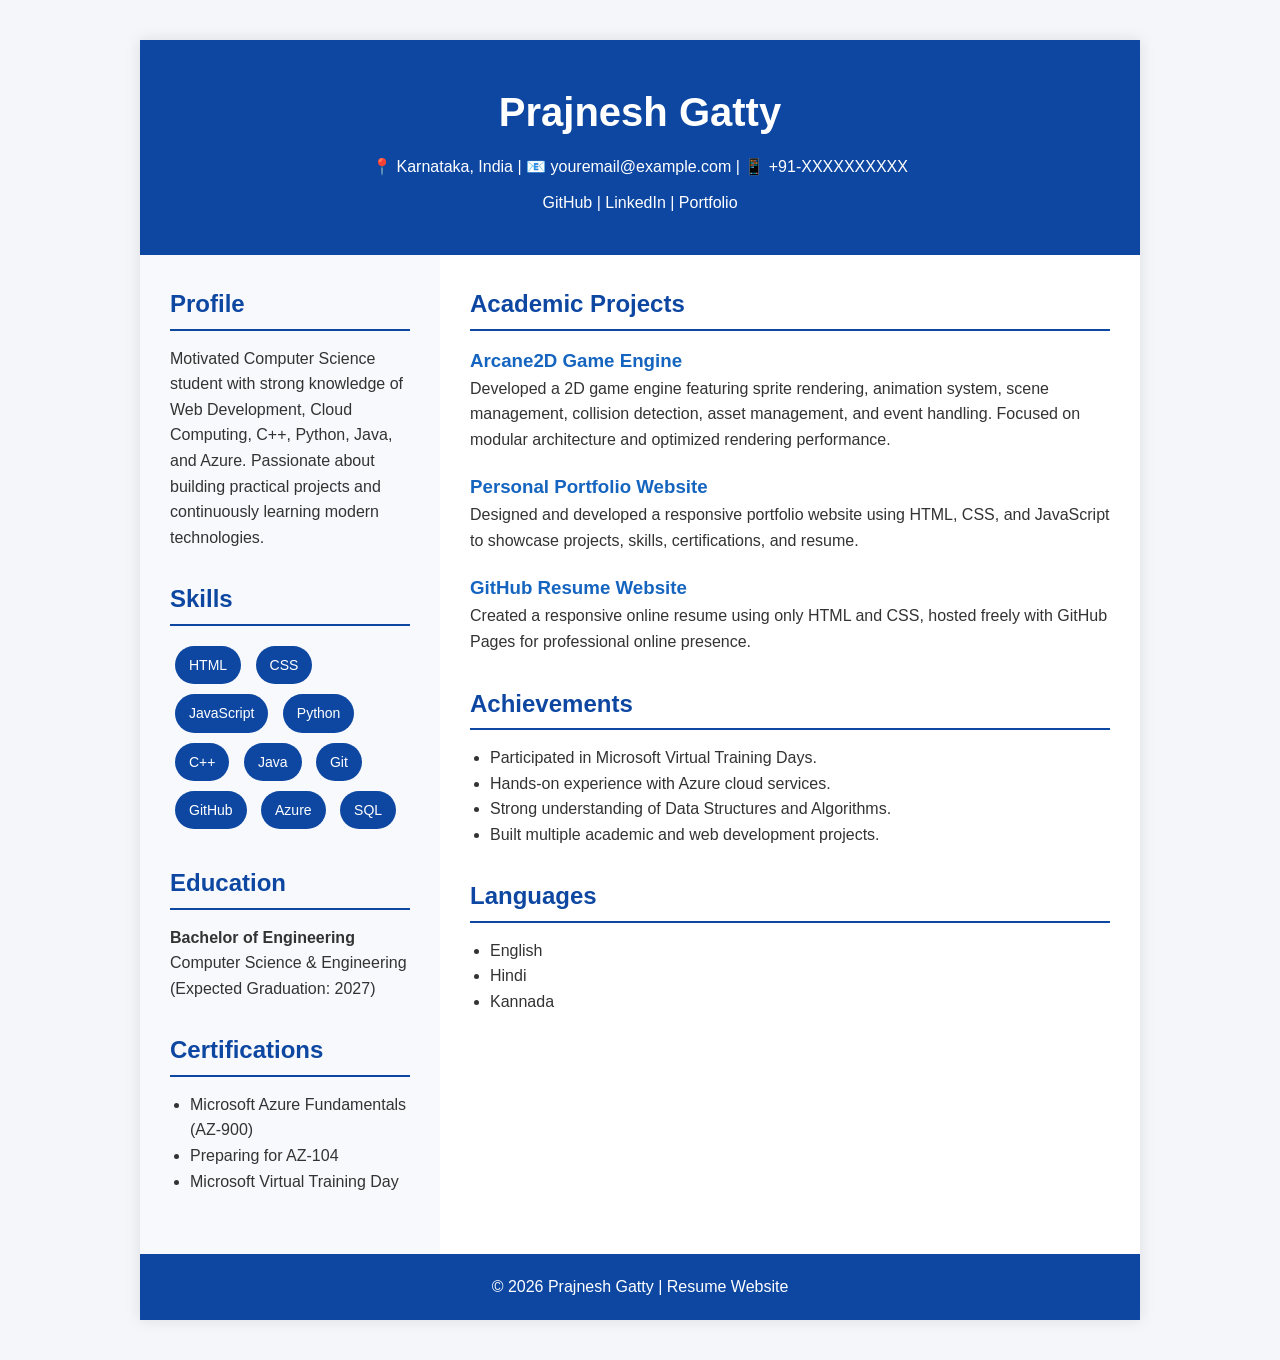
==== index.html @ e118527d "Update resume HTML structure and content" ====
<!DOCTYPE html>
<html lang="en">
<head>
<meta charset="UTF-8">
<meta name="viewport" content="width=device-width, initial-scale=1.0">

<title>Prajnesh Gatty A | Resume</title>

<style>
*{
    margin:0;
    padding:0;
    box-sizing:border-box;
    font-family:Arial,Helvetica,sans-serif;
}

body{
    background:#f4f6f9;
    color:#333;
    line-height:1.6;
}

.container{
    max-width:1000px;
    margin:40px auto;
    background:white;
    box-shadow:0 0 15px rgba(0,0,0,.1);
}

header{
    background:#0d47a1;
    color:white;
    text-align:center;
    padding:40px;
}

header h1{
    font-size:40px;
}

header p{
    margin-top:10px;
}

header a{
    color:white;
    text-decoration:none;
}

.content{
    display:grid;
    grid-template-columns:300px auto;
}

.left{
    background:#f7f9fc;
    padding:30px;
}

.right{
    padding:30px;
}

.section{
    margin-bottom:30px;
}

.section h2{
    color:#0d47a1;
    border-bottom:2px solid #0d47a1;
    margin-bottom:15px;
    padding-bottom:5px;
}

ul{
    margin-left:20px;
}

.skill{
    display:inline-block;
    background:#0d47a1;
    color:white;
    padding:8px 14px;
    margin:5px;
    border-radius:20px;
    font-size:14px;
}

.project{
    margin-bottom:20px;
}

.project h3{
    color:#1565c0;
}

footer{
    text-align:center;
    padding:20px;
    background:#0d47a1;
    color:white;
}

@media(max-width:768px){

.content{
grid-template-columns:1fr;
}

header h1{
font-size:30px;
}

}
</style>

</head>

<body>

<div class="container">

<header>

<h1>Prajnesh Gatty</h1>

<p>
📍 Karnataka, India |
📧 youremail@example.com |
📱 +91-XXXXXXXXXX
</p>

<p>
<a href="https://github.com/yourusername">GitHub</a> |
<a href="https://linkedin.com/in/yourprofile">LinkedIn</a> |
<a href="https://yourportfolio.com">Portfolio</a>
</p>

</header>

<div class="content">

<div class="left">

<div class="section">

<h2>Profile</h2>

<p>

Motivated Computer Science student with strong knowledge of Web Development, Cloud Computing, C++, Python, Java, and Azure. Passionate about building practical projects and continuously learning modern technologies.

</p>

</div>

<div class="section">

<h2>Skills</h2>

<div class="skill">HTML</div>
<div class="skill">CSS</div>
<div class="skill">JavaScript</div>
<div class="skill">Python</div>
<div class="skill">C++</div>
<div class="skill">Java</div>
<div class="skill">Git</div>
<div class="skill">GitHub</div>
<div class="skill">Azure</div>
<div class="skill">SQL</div>

</div>

<div class="section">

<h2>Education</h2>

<p>

<b>Bachelor of Engineering</b><br>
Computer Science & Engineering<br>
(Expected Graduation: 2027)

</p>

</div>

<div class="section">

<h2>Certifications</h2>

<ul>
<li>Microsoft Azure Fundamentals (AZ-900)</li>
<li>Preparing for AZ-104</li>
<li>Microsoft Virtual Training Day</li>
</ul>

</div>

</div>

<div class="right">

<div class="section">

<h2>Academic Projects</h2>

<div class="project">

<h3>Arcane2D Game Engine</h3>

<p>

Developed a 2D game engine featuring sprite rendering, animation system, scene management, collision detection, asset management, and event handling. Focused on modular architecture and optimized rendering performance.

</p>

</div>

<div class="project">

<h3>Personal Portfolio Website</h3>

<p>

Designed and developed a responsive portfolio website using HTML, CSS, and JavaScript to showcase projects, skills, certifications, and resume.

</p>

</div>

<div class="project">

<h3>GitHub Resume Website</h3>

<p>

Created a responsive online resume using only HTML and CSS, hosted freely with GitHub Pages for professional online presence.

</p>

</div>

</div>

<div class="section">

<h2>Achievements</h2>

<ul>

<li>Participated in Microsoft Virtual Training Days.</li>

<li>Hands-on experience with Azure cloud services.</li>

<li>Strong understanding of Data Structures and Algorithms.</li>

<li>Built multiple academic and web development projects.</li>

</ul>

</div>

<div class="section">

<h2>Languages</h2>

<ul>

<li>English</li>

<li>Hindi</li>

<li>Kannada</li>

</ul>

</div>

</div>

</div>

<footer>

© 2026 Prajnesh Gatty | Resume Website

</footer>

</div>

</body>
</html>
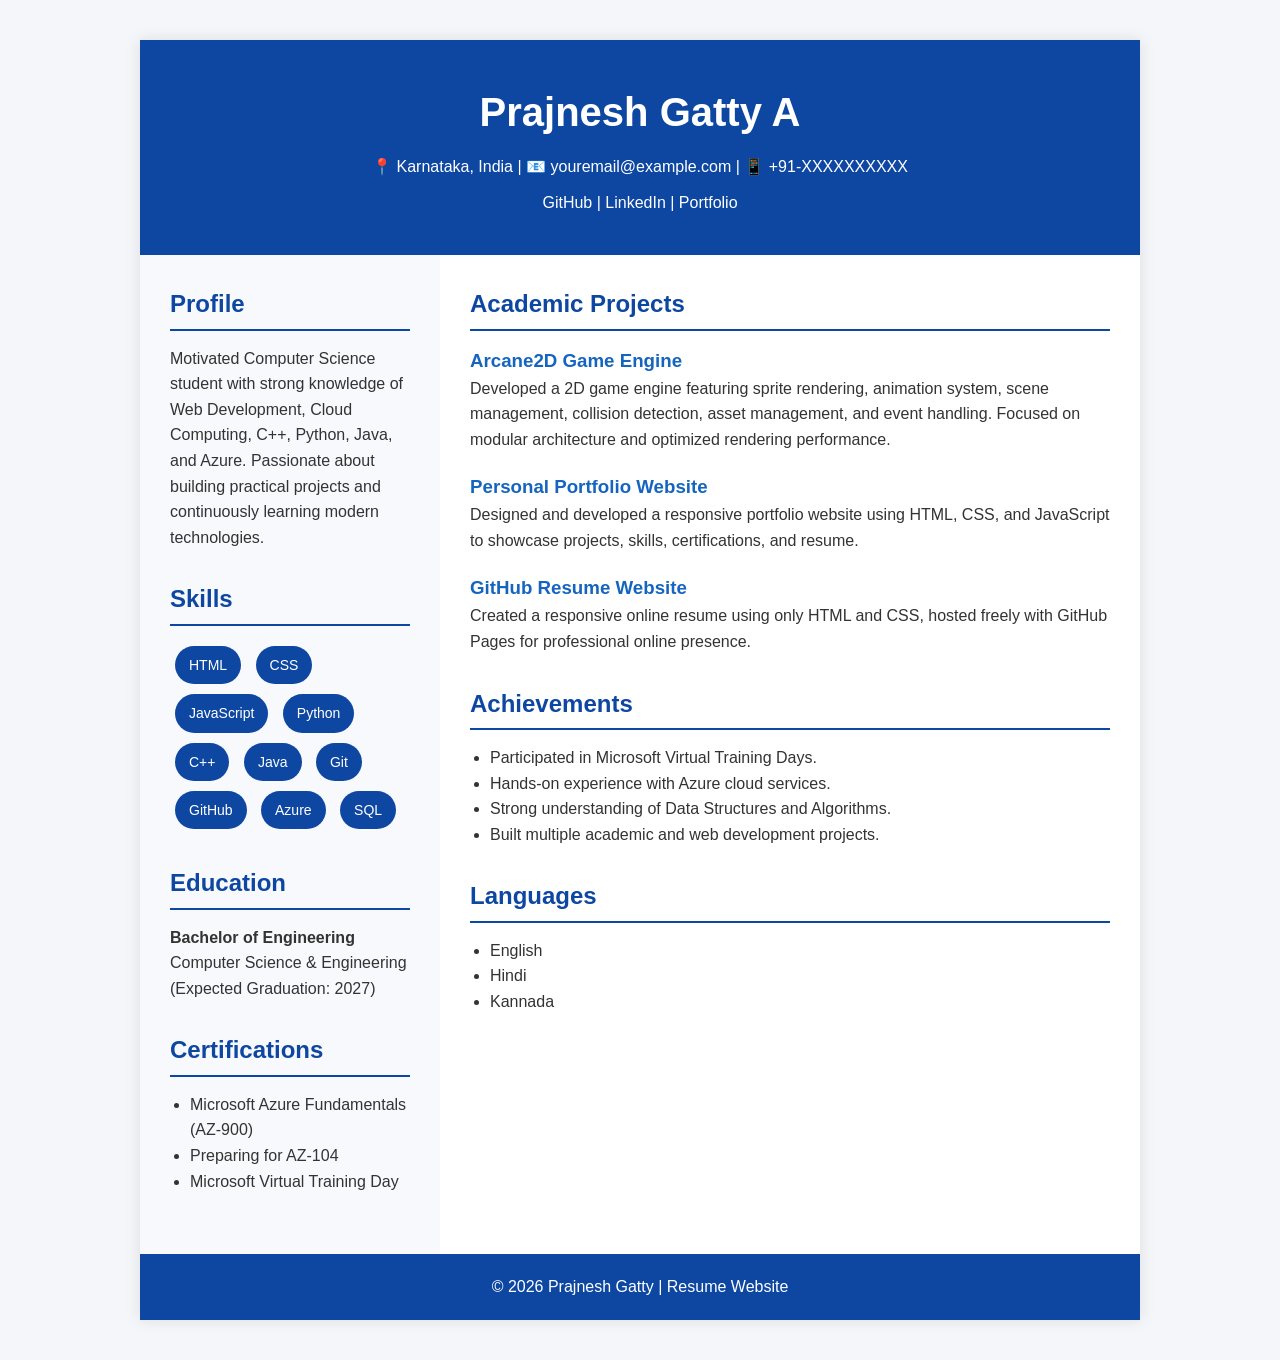
==== commit d90e05c5: "Update index.html" ====
--- a/index.html
+++ b/index.html
@@ -122,7 +122,7 @@
 
 <header>
 
-<h1>Prajnesh Gatty</h1>
+<h1>Prajnesh Gatty A </h1>
 
 <p>
 📍 Karnataka, India |
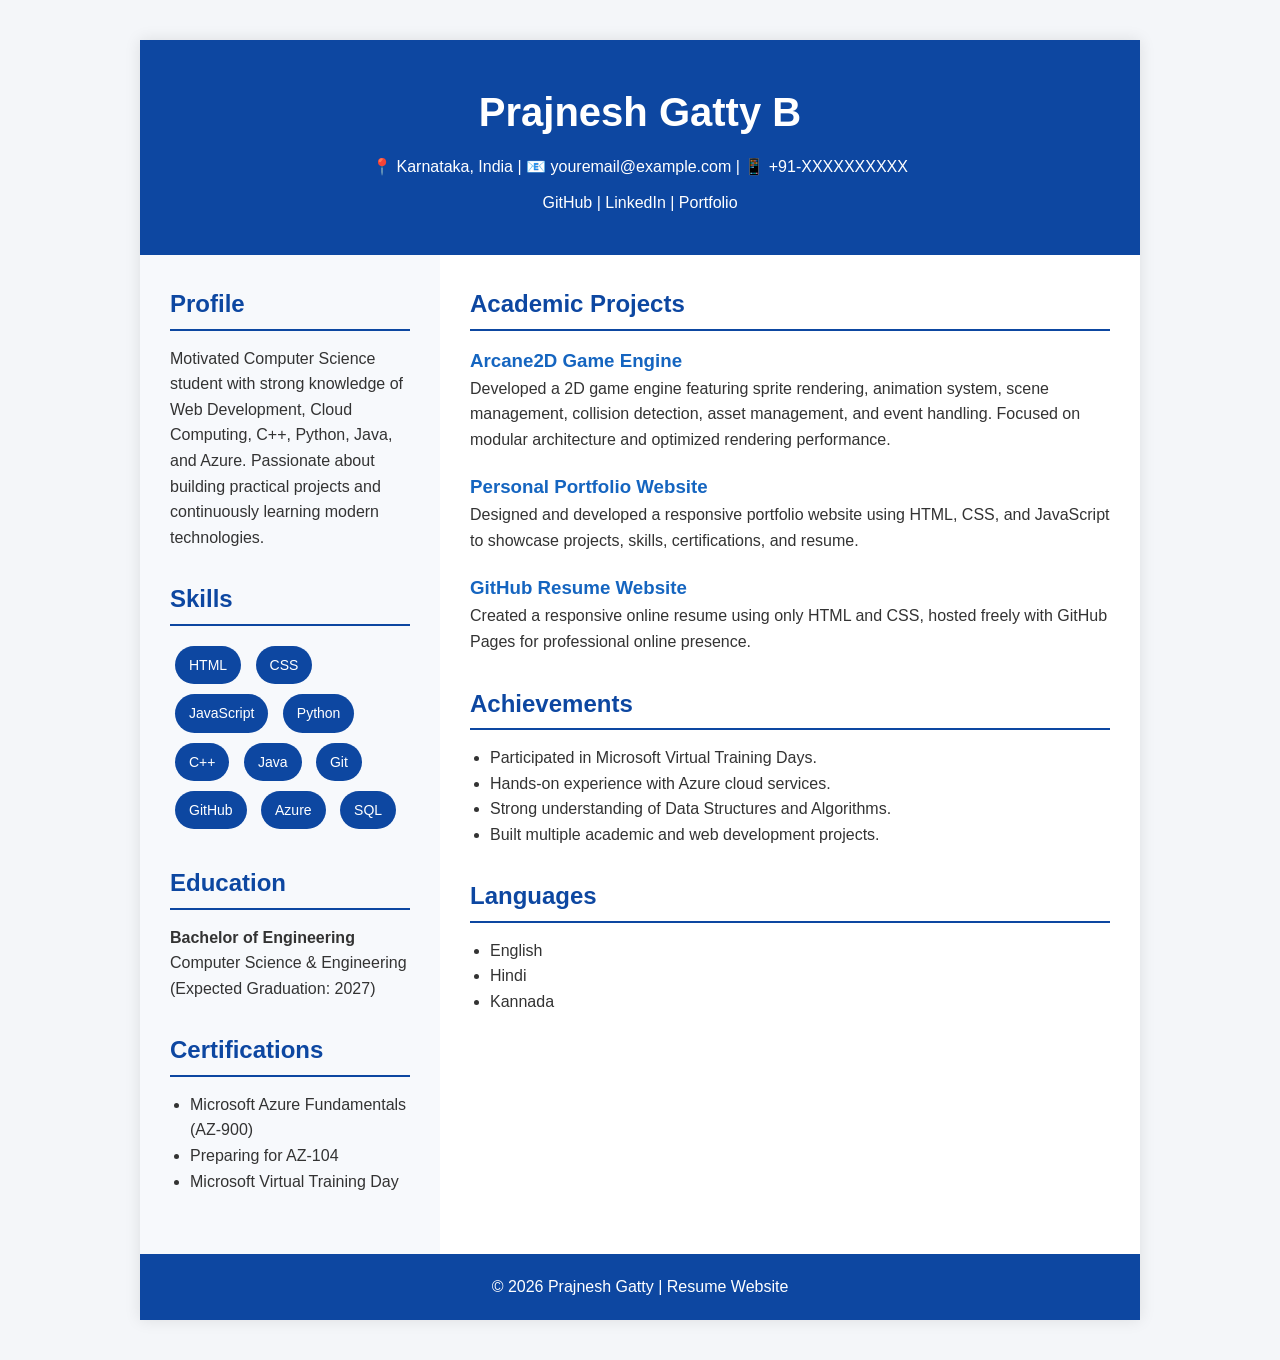
==== commit 34b57e27: "Update index.html" ====
--- a/index.html
+++ b/index.html
@@ -122,7 +122,7 @@
 
 <header>
 
-<h1>Prajnesh Gatty A </h1>
+<h1>Prajnesh Gatty B </h1>
 
 <p>
 📍 Karnataka, India |
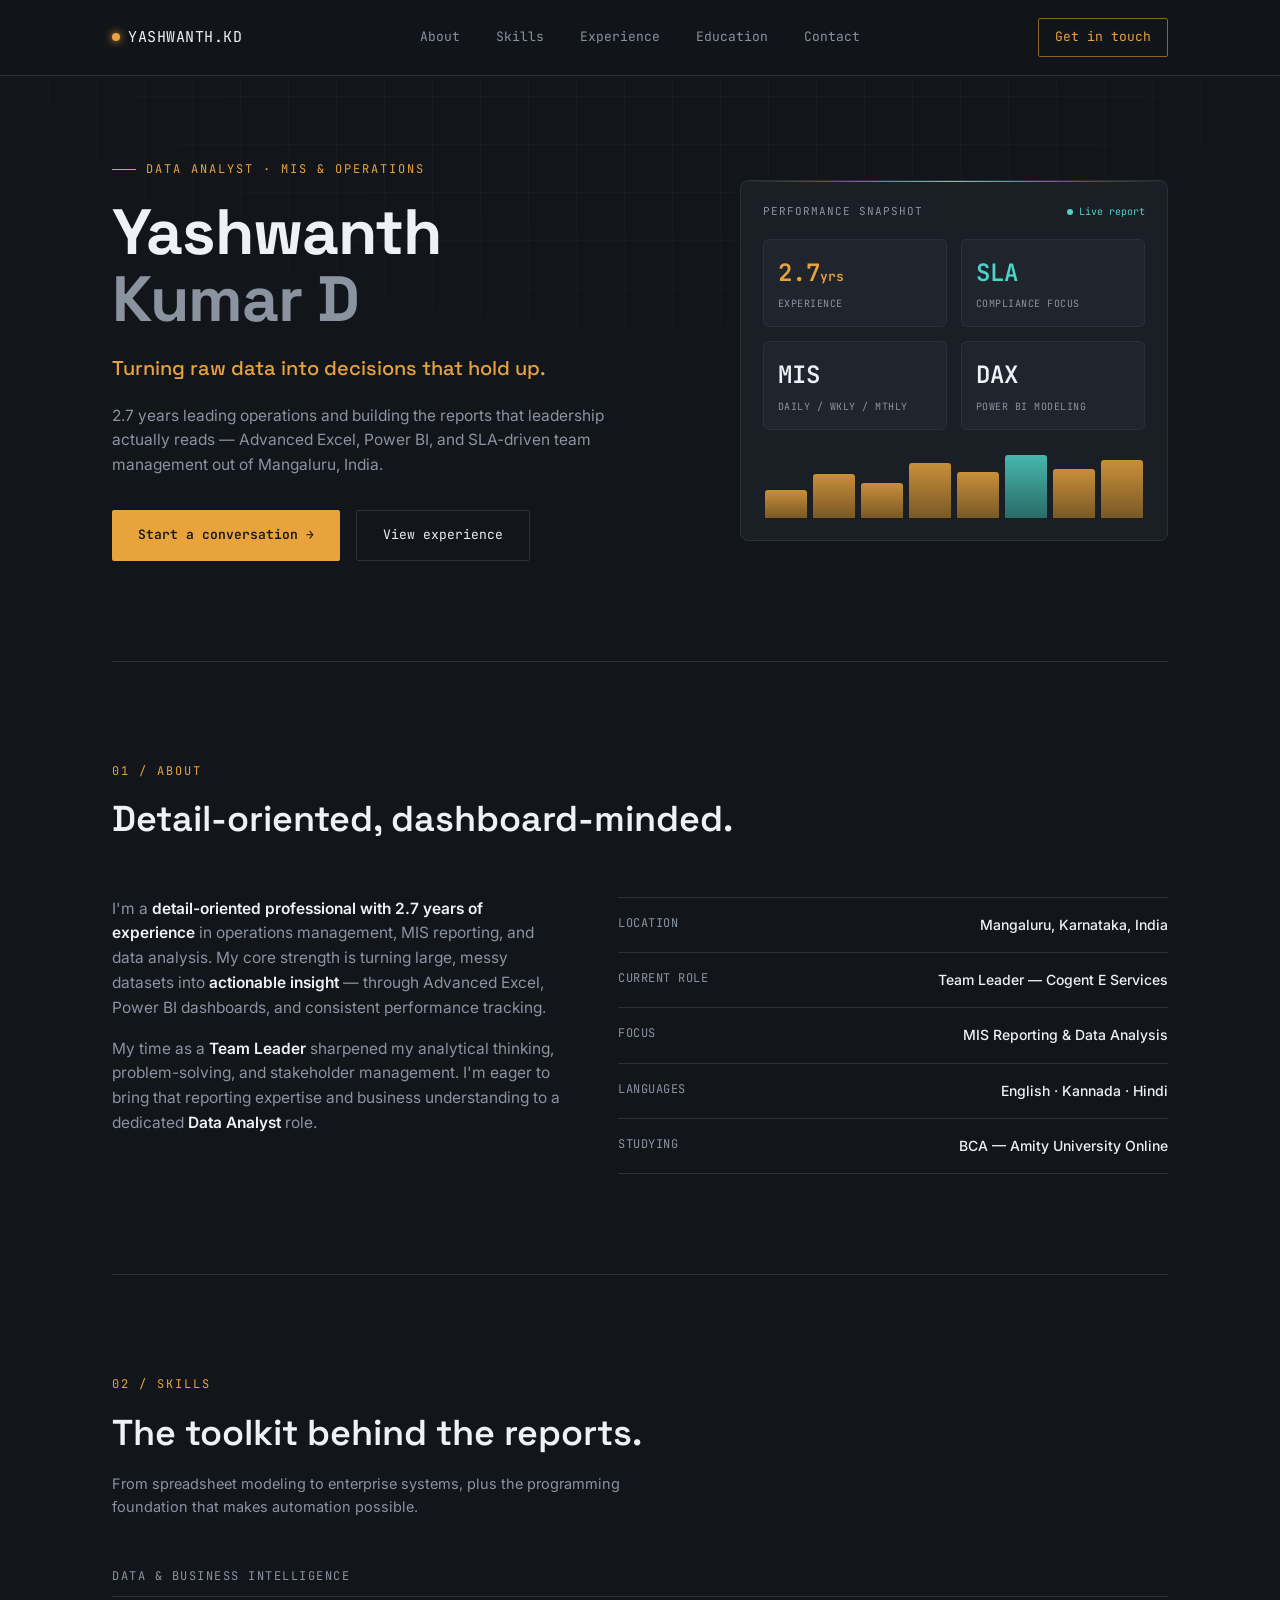
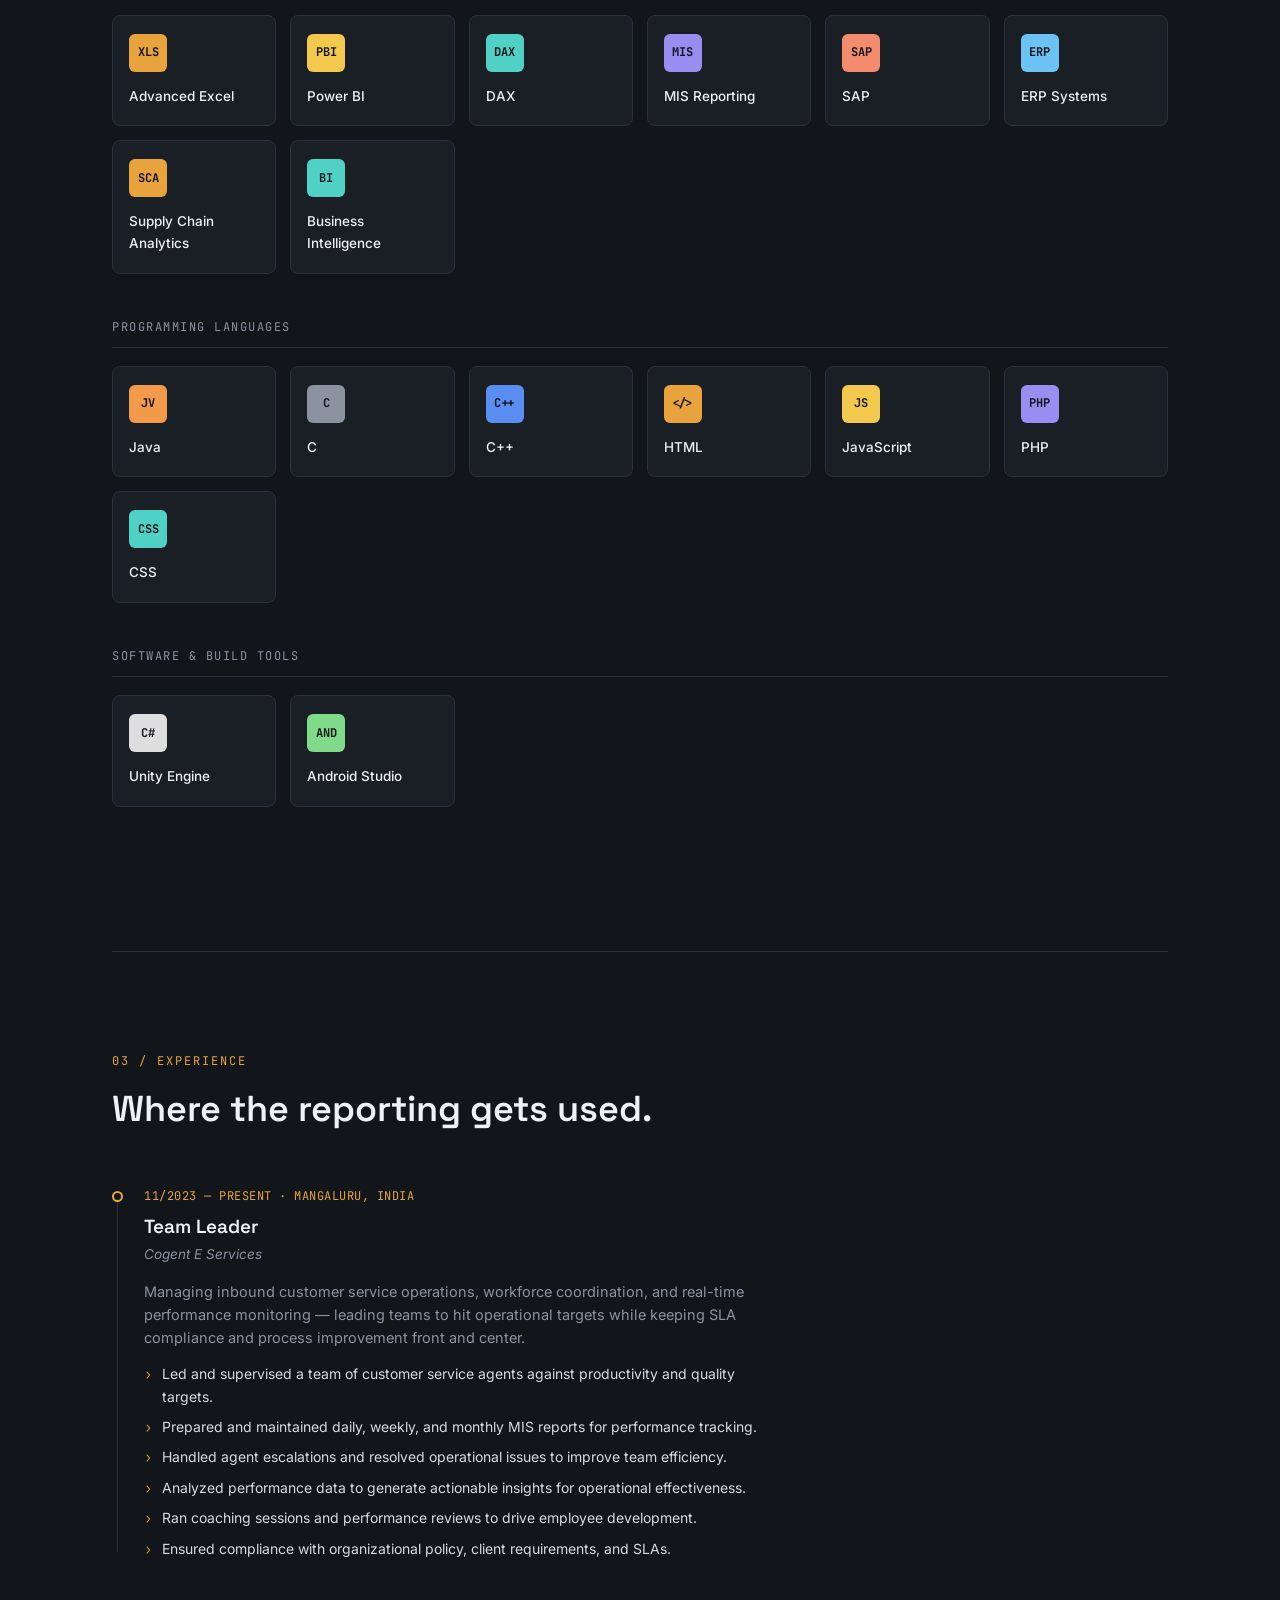
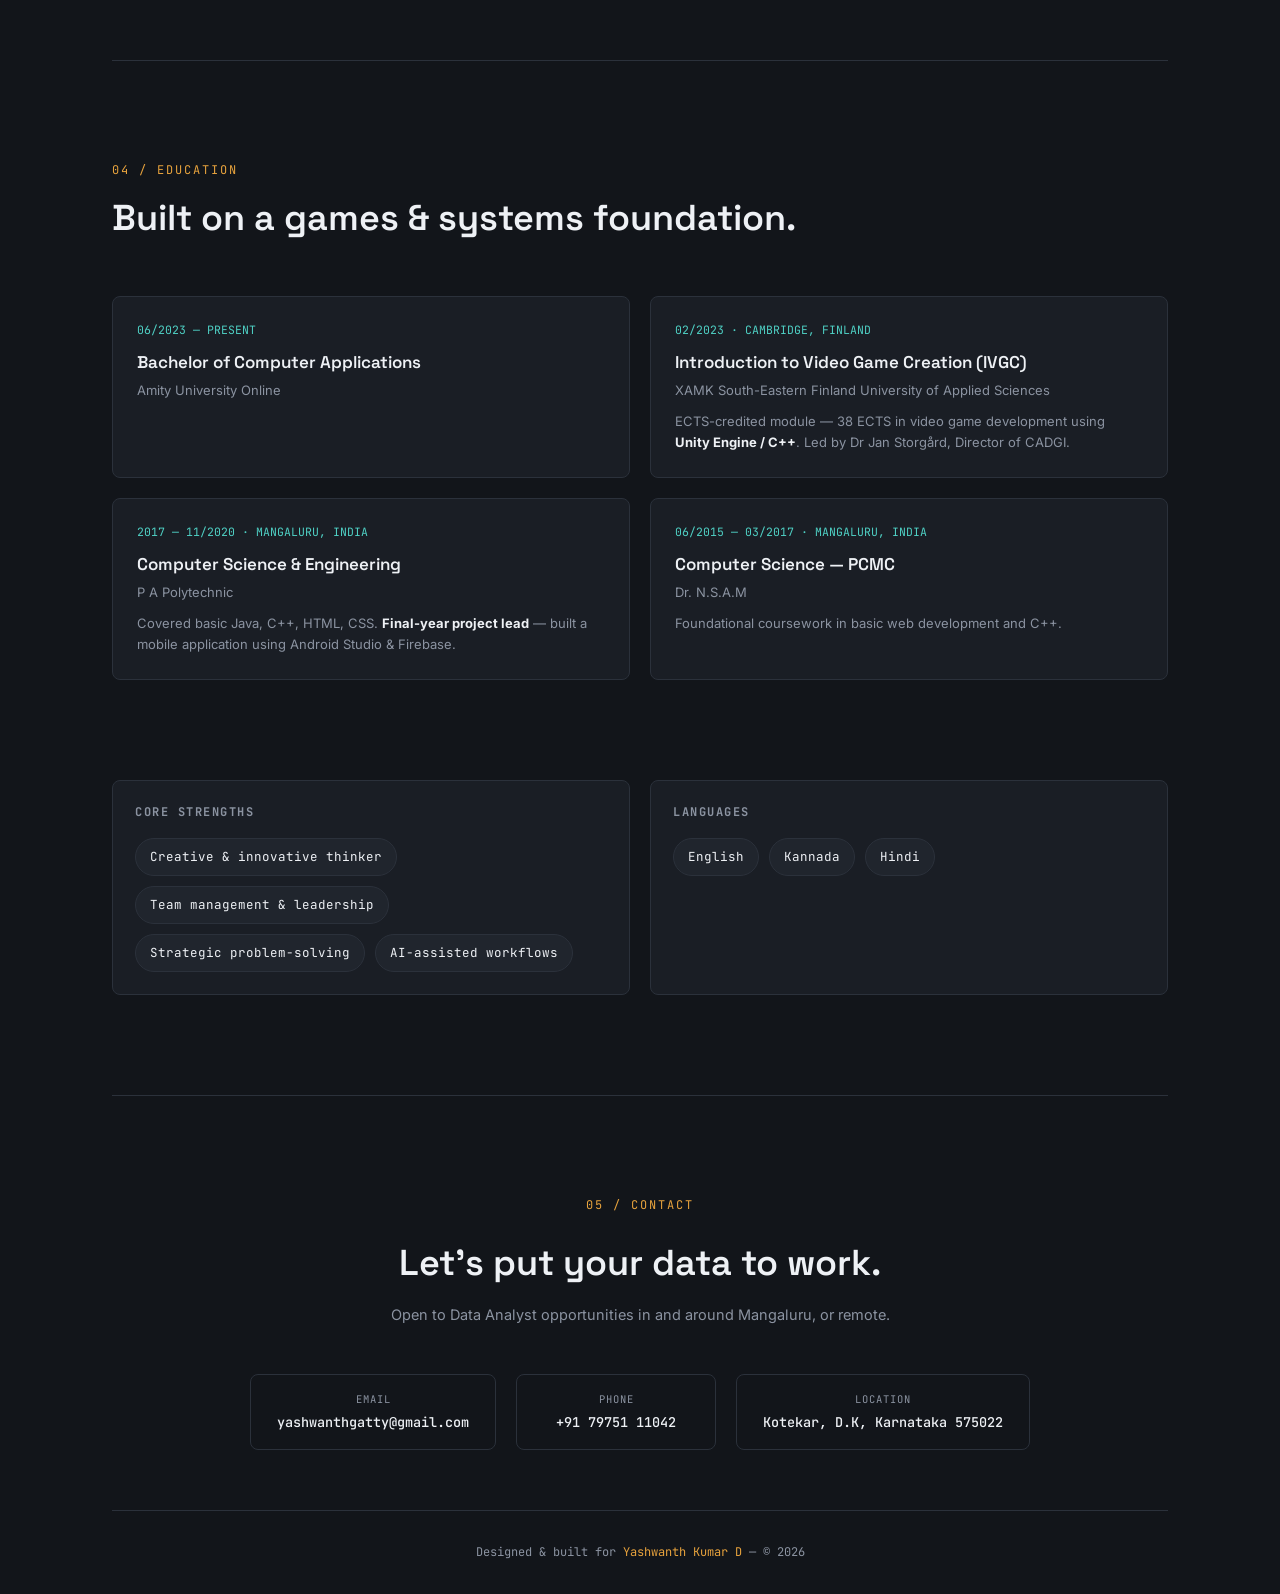
==== commit 1f2e79a3: "Update index.html" ====
--- a/index.html
+++ b/index.html
@@ -3,291 +3,427 @@
 <head>
 <meta charset="UTF-8">
 <meta name="viewport" content="width=device-width, initial-scale=1.0">
-
-<title>Prajnesh Gatty A | Resume</title>
-
+<title>Yashwanth Kumar D — Data Analyst & Operations Lead</title>
+<link rel="preconnect" href="https://fonts.googleapis.com">
+<link href="https://fonts.googleapis.com/css2?family=Space+Grotesk:wght@400;500;600;700&family=Inter:wght@400;500;600&family=JetBrains+Mono:wght@400;500;600&display=swap" rel="stylesheet">
 <style>
-*{
-    margin:0;
-    padding:0;
-    box-sizing:border-box;
-    font-family:Arial,Helvetica,sans-serif;
-}
-
-body{
-    background:#f4f6f9;
-    color:#333;
+  :root{
+    --bg: #12151a;
+    --panel: #1a1e25;
+    --panel-2: #20252d;
+    --line: #2b313b;
+    --amber: #e8a33d;
+    --amber-dim: #8a6327;
+    --teal: #4fd1c5;
+    --text: #eef1f5;
+    --muted: #8b93a1;
+    --mono: 'JetBrains Mono', monospace;
+    --disp: 'Space Grotesk', sans-serif;
+    --body: 'Inter', sans-serif;
+  }
+  *{margin:0;padding:0;box-sizing:border-box;}
+  html{scroll-behavior:smooth;}
+  body{
+    background:var(--bg);
+    color:var(--text);
+    font-family:var(--body);
     line-height:1.6;
-}
-
-.container{
-    max-width:1000px;
-    margin:40px auto;
-    background:white;
-    box-shadow:0 0 15px rgba(0,0,0,.1);
-}
-
-header{
-    background:#0d47a1;
-    color:white;
-    text-align:center;
-    padding:40px;
-}
-
-header h1{
-    font-size:40px;
-}
-
-header p{
-    margin-top:10px;
-}
-
-header a{
-    color:white;
-    text-decoration:none;
-}
-
-.content{
-    display:grid;
-    grid-template-columns:300px auto;
-}
-
-.left{
-    background:#f7f9fc;
-    padding:30px;
-}
-
-.right{
-    padding:30px;
-}
-
-.section{
-    margin-bottom:30px;
-}
-
-.section h2{
-    color:#0d47a1;
-    border-bottom:2px solid #0d47a1;
-    margin-bottom:15px;
-    padding-bottom:5px;
-}
-
-ul{
-    margin-left:20px;
-}
-
-.skill{
-    display:inline-block;
-    background:#0d47a1;
-    color:white;
-    padding:8px 14px;
-    margin:5px;
-    border-radius:20px;
-    font-size:14px;
-}
-
-.project{
-    margin-bottom:20px;
-}
-
-.project h3{
-    color:#1565c0;
-}
-
-footer{
-    text-align:center;
-    padding:20px;
-    background:#0d47a1;
-    color:white;
-}
-
-@media(max-width:768px){
-
-.content{
-grid-template-columns:1fr;
-}
-
-header h1{
-font-size:30px;
-}
-
-}
+    overflow-x:hidden;
+  }
+  a{color:inherit;text-decoration:none;}
+
+  /* background grid texture */
+  .grain{
+    position:fixed;inset:0;pointer-events:none;z-index:0;
+    background-image:
+      linear-gradient(rgba(255,255,255,0.025) 1px, transparent 1px),
+      linear-gradient(90deg, rgba(255,255,255,0.025) 1px, transparent 1px);
+    background-size:48px 48px;
+    mask-image:radial-gradient(ellipse 80% 60% at 50% 0%, black 40%, transparent 90%);
+  }
+
+  .wrap{max-width:1120px;margin:0 auto;padding:0 32px;position:relative;z-index:1;}
+
+  /* NAV */
+  header{
+    position:fixed;top:0;left:0;right:0;z-index:50;
+    background:rgba(18,21,26,0.85);
+    backdrop-filter:blur(10px);
+    border-bottom:1px solid var(--line);
+  }
+  nav{display:flex;align-items:center;justify-content:space-between;padding:18px 32px;max-width:1120px;margin:0 auto;}
+  .logo{font-family:var(--mono);font-size:15px;letter-spacing:0.5px;color:var(--text);display:flex;align-items:center;gap:8px;}
+  .logo .dot{width:8px;height:8px;border-radius:50%;background:var(--amber);box-shadow:0 0 8px var(--amber);}
+  .navlinks{display:flex;gap:36px;font-family:var(--mono);font-size:13px;color:var(--muted);}
+  .navlinks a{transition:color .2s;position:relative;}
+  .navlinks a:hover{color:var(--amber);}
+  .nav-cta{font-family:var(--mono);font-size:13px;border:1px solid var(--amber-dim);color:var(--amber);padding:8px 16px;border-radius:2px;transition:all .2s;}
+  .nav-cta:hover{background:var(--amber);color:#12151a;}
+  .burger{display:none;}
+
+  section{position:relative;z-index:1;}
+
+  /* HERO */
+  .hero{
+    padding:160px 0 100px;
+    display:grid;grid-template-columns:1.15fr 0.85fr;gap:48px;align-items:center;
+  }
+  .eyebrow{
+    font-family:var(--mono);font-size:12px;color:var(--amber);letter-spacing:2px;text-transform:uppercase;
+    display:flex;align-items:center;gap:10px;margin-bottom:20px;
+  }
+  .eyebrow::before{content:"";width:24px;height:1px;background:var(--amber);}
+  h1.name{
+    font-family:var(--disp);font-weight:700;font-size:clamp(38px,5.5vw,64px);line-height:1.05;
+    letter-spacing:-1px;margin-bottom:18px;
+  }
+  h1.name .last{color:var(--muted);}
+  .role{font-family:var(--disp);font-size:20px;color:var(--amber);font-weight:500;margin-bottom:20px;}
+  .hero-desc{color:var(--muted);font-size:15.5px;max-width:520px;margin-bottom:32px;}
+  .btn-row{display:flex;gap:16px;flex-wrap:wrap;}
+  .btn{
+    font-family:var(--mono);font-size:13px;padding:14px 26px;border-radius:2px;
+    display:inline-flex;align-items:center;gap:8px;transition:all .2s;
+  }
+  .btn-primary{background:var(--amber);color:#14171c;font-weight:600;}
+  .btn-primary:hover{background:#f3b559;transform:translateY(-2px);}
+  .btn-ghost{border:1px solid var(--line);color:var(--text);}
+  .btn-ghost:hover{border-color:var(--amber);color:var(--amber);}
+
+  /* dashboard card - signature element */
+  .dash-card{
+    background:var(--panel);border:1px solid var(--line);border-radius:8px;
+    padding:22px;position:relative;overflow:hidden;
+  }
+  .dash-card::before{
+    content:"";position:absolute;top:0;left:0;right:0;height:1px;
+    background:linear-gradient(90deg, transparent, var(--amber), transparent);
+  }
+  .dash-head{display:flex;justify-content:space-between;align-items:center;margin-bottom:18px;}
+  .dash-title{font-family:var(--mono);font-size:11px;color:var(--muted);letter-spacing:1px;text-transform:uppercase;}
+  .dash-live{font-family:var(--mono);font-size:10px;color:var(--teal);display:flex;align-items:center;gap:6px;}
+  .dash-live span{width:6px;height:6px;border-radius:50%;background:var(--teal);animation:pulse 1.6s infinite;}
+  @keyframes pulse{0%,100%{opacity:1;}50%{opacity:.3;}}
+  .dash-stats{display:grid;grid-template-columns:1fr 1fr;gap:14px;margin-bottom:18px;}
+  .stat{background:var(--panel-2);border:1px solid var(--line);border-radius:6px;padding:14px;}
+  .stat .num{font-family:var(--mono);font-size:24px;font-weight:600;color:var(--text);}
+  .stat .lab{font-family:var(--mono);font-size:10px;color:var(--muted);margin-top:4px;letter-spacing:0.5px;}
+  .stat .num.amber{color:var(--amber);}
+  .stat .num.teal{color:var(--teal);}
+  .barchart{display:flex;align-items:flex-end;gap:6px;height:70px;padding:0 2px;}
+  .barchart .bar{flex:1;background:linear-gradient(180deg, var(--amber), var(--amber-dim));border-radius:3px 3px 0 0;opacity:0.85;}
+  .barchart .bar:nth-child(6){background:linear-gradient(180deg, var(--teal), #2b7a72);}
+
+  /* SECTION HEAD */
+  .sec-head{margin-bottom:48px;}
+  .sec-num{font-family:var(--mono);font-size:12px;color:var(--amber);letter-spacing:2px;margin-bottom:10px;}
+  .sec-title{font-family:var(--disp);font-size:clamp(26px,3.5vw,36px);font-weight:600;}
+  .sec-sub{color:var(--muted);font-size:14.5px;margin-top:10px;max-width:560px;}
+
+  /* ABOUT */
+  .about{padding:100px 0;border-top:1px solid var(--line);}
+  .about-grid{display:grid;grid-template-columns:0.9fr 1.1fr;gap:56px;}
+  .about-text p{color:var(--muted);font-size:15.5px;margin-bottom:16px;}
+  .about-text strong{color:var(--text);font-weight:600;}
+  .fact-list{display:flex;flex-direction:column;gap:0;border-top:1px solid var(--line);}
+  .fact{display:flex;justify-content:space-between;padding:16px 0;border-bottom:1px solid var(--line);font-size:14px;}
+  .fact .k{color:var(--muted);font-family:var(--mono);font-size:12px;letter-spacing:0.5px;}
+  .fact .v{color:var(--text);font-weight:500;text-align:right;}
+
+  /* SKILLS */
+  .skills{padding:100px 0;border-top:1px solid var(--line);}
+  .skill-group{margin-bottom:44px;}
+  .skill-group-label{font-family:var(--mono);font-size:12px;color:var(--muted);letter-spacing:1.5px;text-transform:uppercase;margin-bottom:18px;padding-bottom:10px;border-bottom:1px solid var(--line);}
+  .skill-grid{display:grid;grid-template-columns:repeat(auto-fill, minmax(140px,1fr));gap:14px;}
+  .skill-tile{
+    background:var(--panel);border:1px solid var(--line);border-radius:8px;padding:18px 16px;
+    transition:all .25s; cursor:default;
+  }
+  .skill-tile:hover{transform:translateY(-4px);border-color:var(--amber-dim);box-shadow:0 12px 24px -12px rgba(0,0,0,0.5);}
+  .skill-badge{
+    width:38px;height:38px;border-radius:6px;display:flex;align-items:center;justify-content:center;
+    font-family:var(--mono);font-weight:700;font-size:12px;margin-bottom:14px;color:#14171c;
+  }
+  .skill-name{font-size:13.5px;font-weight:500;color:var(--text);}
+
+  /* EXPERIENCE */
+  .experience{padding:100px 0;border-top:1px solid var(--line);}
+  .timeline{position:relative;padding-left:32px;}
+  .timeline::before{content:"";position:absolute;left:5px;top:8px;bottom:8px;width:1px;background:var(--line);}
+  .tl-item{position:relative;padding-bottom:44px;}
+  .tl-item:last-child{padding-bottom:0;}
+  .tl-dot{position:absolute;left:-32px;top:4px;width:11px;height:11px;border-radius:50%;background:var(--bg);border:2px solid var(--amber);}
+  .tl-date{font-family:var(--mono);font-size:12px;color:var(--amber);margin-bottom:6px;letter-spacing:0.5px;}
+  .tl-role{font-family:var(--disp);font-size:19px;font-weight:600;margin-bottom:2px;}
+  .tl-org{color:var(--muted);font-size:13.5px;margin-bottom:14px;font-style:italic;}
+  .tl-desc{color:var(--muted);font-size:14.5px;margin-bottom:14px;max-width:640px;}
+  .tl-bullets{list-style:none;display:grid;gap:8px;max-width:640px;}
+  .tl-bullets li{position:relative;padding-left:18px;color:var(--text);font-size:14px;opacity:0.9;}
+  .tl-bullets li::before{content:"›";position:absolute;left:0;color:var(--amber);font-family:var(--mono);}
+
+  /* EDUCATION */
+  .education{padding:100px 0;border-top:1px solid var(--line);}
+  .edu-grid{display:grid;grid-template-columns:repeat(2,1fr);gap:20px;}
+  .edu-card{background:var(--panel);border:1px solid var(--line);border-radius:8px;padding:24px;}
+  .edu-date{font-family:var(--mono);font-size:11.5px;color:var(--teal);margin-bottom:10px;}
+  .edu-deg{font-family:var(--disp);font-size:17px;font-weight:600;margin-bottom:4px;}
+  .edu-org{color:var(--muted);font-size:13px;margin-bottom:10px;}
+  .edu-note{color:var(--muted);font-size:13px;line-height:1.6;}
+  .edu-note b{color:var(--text);}
+
+  /* LANG + EXTRA */
+  .extras{padding:0 0 100px;}
+  .extras-grid{display:grid;grid-template-columns:1fr 1fr;gap:20px;}
+  .extras-card{background:var(--panel);border:1px solid var(--line);border-radius:8px;padding:22px;}
+  .extras-card h4{font-family:var(--mono);font-size:12px;color:var(--muted);letter-spacing:1.5px;text-transform:uppercase;margin-bottom:16px;}
+  .pill-row{display:flex;flex-wrap:wrap;gap:10px;}
+  .pill{font-family:var(--mono);font-size:12.5px;background:var(--panel-2);border:1px solid var(--line);padding:8px 14px;border-radius:20px;color:var(--text);}
+
+  /* CONTACT */
+  .contact{padding:100px 0 60px;border-top:1px solid var(--line);text-align:center;}
+  .contact .sec-head{text-align:center;margin-left:auto;margin-right:auto;}
+  .contact .eyebrow{justify-content:center;}
+  .contact .eyebrow::before{display:none;}
+  .contact-links{display:flex;justify-content:center;gap:20px;flex-wrap:wrap;margin-top:36px;}
+  .contact-links a{
+    font-family:var(--mono);font-size:13.5px;border:1px solid var(--line);padding:16px 26px;border-radius:8px;
+    display:flex;flex-direction:column;gap:4px;min-width:200px;transition:all .2s;
+  }
+  .contact-links a:hover{border-color:var(--amber);background:var(--panel);}
+  .contact-links .clabel{color:var(--muted);font-size:10.5px;letter-spacing:1px;text-transform:uppercase;}
+  .contact-links .cval{color:var(--text);font-weight:500;}
+  footer{text-align:center;padding:32px 0;color:var(--muted);font-family:var(--mono);font-size:12px;border-top:1px solid var(--line);}
+  footer span{color:var(--amber);}
+
+  @media(max-width:860px){
+    .navlinks{display:none;}
+    .hero{grid-template-columns:1fr;padding-top:130px;}
+    .about-grid{grid-template-columns:1fr;gap:32px;}
+    .edu-grid{grid-template-columns:1fr;}
+    .extras-grid{grid-template-columns:1fr;}
+  }
+  @media (prefers-reduced-motion: reduce){
+    *{animation:none !important;transition:none !important;}
+  }
 </style>
-
 </head>
-
 <body>
-
-<div class="container">
+<div class="grain"></div>
 
 <header>
-
-<h1>Prajnesh Gatty B </h1>
-
-<p>
-📍 Karnataka, India |
-📧 youremail@example.com |
-📱 +91-XXXXXXXXXX
-</p>
-
-<p>
-<a href="https://github.com/yourusername">GitHub</a> |
-<a href="https://linkedin.com/in/yourprofile">LinkedIn</a> |
-<a href="https://yourportfolio.com">Portfolio</a>
-</p>
-
+  <nav>
+    <div class="logo"><span class="dot"></span>YASHWANTH.KD</div>
+    <div class="navlinks">
+      <a href="#about">About</a>
+      <a href="#skills">Skills</a>
+      <a href="#experience">Experience</a>
+      <a href="#education">Education</a>
+      <a href="#contact">Contact</a>
+    </div>
+    <a class="nav-cta" href="#contact">Get in touch</a>
+  </nav>
 </header>
 
-<div class="content">
-
-<div class="left">
-
-<div class="section">
-
-<h2>Profile</h2>
-
-<p>
-
-Motivated Computer Science student with strong knowledge of Web Development, Cloud Computing, C++, Python, Java, and Azure. Passionate about building practical projects and continuously learning modern technologies.
-
-</p>
-
+<div class="wrap">
+
+  <!-- HERO -->
+  <section class="hero" id="top">
+    <div>
+      <div class="eyebrow">Data Analyst · MIS &amp; Operations</div>
+      <h1 class="name">Yashwanth<br><span class="last">Kumar D</span></h1>
+      <div class="role">Turning raw data into decisions that hold up.</div>
+      <p class="hero-desc">2.7 years leading operations and building the reports that leadership actually reads — Advanced Excel, Power BI, and SLA-driven team management out of Mangaluru, India.</p>
+      <div class="btn-row">
+        <a href="#contact" class="btn btn-primary">Start a conversation →</a>
+        <a href="#experience" class="btn btn-ghost">View experience</a>
+      </div>
+    </div>
+
+    <div class="dash-card">
+      <div class="dash-head">
+        <div class="dash-title">Performance Snapshot</div>
+        <div class="dash-live"><span></span>Live report</div>
+      </div>
+      <div class="dash-stats">
+        <div class="stat"><div class="num amber">2.7<small style="font-size:13px;">yrs</small></div><div class="lab">EXPERIENCE</div></div>
+        <div class="stat"><div class="num teal">SLA</div><div class="lab">COMPLIANCE FOCUS</div></div>
+        <div class="stat"><div class="num">MIS</div><div class="lab">DAILY / WKLY / MTHLY</div></div>
+        <div class="stat"><div class="num">DAX</div><div class="lab">POWER BI MODELING</div></div>
+      </div>
+      <div class="barchart">
+        <div class="bar" style="height:40%"></div>
+        <div class="bar" style="height:62%"></div>
+        <div class="bar" style="height:50%"></div>
+        <div class="bar" style="height:78%"></div>
+        <div class="bar" style="height:65%"></div>
+        <div class="bar" style="height:90%"></div>
+        <div class="bar" style="height:70%"></div>
+        <div class="bar" style="height:82%"></div>
+      </div>
+    </div>
+  </section>
+
+  <!-- ABOUT -->
+  <section class="about" id="about">
+    <div class="sec-head">
+      <div class="sec-num">01 / ABOUT</div>
+      <div class="sec-title">Detail-oriented, dashboard-minded.</div>
+    </div>
+    <div class="about-grid">
+      <div class="about-text">
+        <p>I'm a <strong>detail-oriented professional with 2.7 years of experience</strong> in operations management, MIS reporting, and data analysis. My core strength is turning large, messy datasets into <strong>actionable insight</strong> — through Advanced Excel, Power BI dashboards, and consistent performance tracking.</p>
+        <p>My time as a <strong>Team Leader</strong> sharpened my analytical thinking, problem-solving, and stakeholder management. I'm eager to bring that reporting expertise and business understanding to a dedicated <strong>Data Analyst</strong> role.</p>
+      </div>
+      <div class="fact-list">
+        <div class="fact"><div class="k">LOCATION</div><div class="v">Mangaluru, Karnataka, India</div></div>
+        <div class="fact"><div class="k">CURRENT ROLE</div><div class="v">Team Leader — Cogent E Services</div></div>
+        <div class="fact"><div class="k">FOCUS</div><div class="v">MIS Reporting &amp; Data Analysis</div></div>
+        <div class="fact"><div class="k">LANGUAGES</div><div class="v">English · Kannada · Hindi</div></div>
+        <div class="fact"><div class="k">STUDYING</div><div class="v">BCA — Amity University Online</div></div>
+      </div>
+    </div>
+  </section>
+
+  <!-- SKILLS -->
+  <section class="skills" id="skills">
+    <div class="sec-head">
+      <div class="sec-num">02 / SKILLS</div>
+      <div class="sec-title">The toolkit behind the reports.</div>
+      <div class="sec-sub">From spreadsheet modeling to enterprise systems, plus the programming foundation that makes automation possible.</div>
+    </div>
+
+    <div class="skill-group">
+      <div class="skill-group-label">Data &amp; Business Intelligence</div>
+      <div class="skill-grid">
+        <div class="skill-tile"><div class="skill-badge" style="background:var(--amber);">XLS</div><div class="skill-name">Advanced Excel</div></div>
+        <div class="skill-tile"><div class="skill-badge" style="background:#f2c94c;">PBI</div><div class="skill-name">Power BI</div></div>
+        <div class="skill-tile"><div class="skill-badge" style="background:var(--teal);">DAX</div><div class="skill-name">DAX</div></div>
+        <div class="skill-tile"><div class="skill-badge" style="background:#9b8cf2;">MIS</div><div class="skill-name">MIS Reporting</div></div>
+        <div class="skill-tile"><div class="skill-badge" style="background:#f28c6c;">SAP</div><div class="skill-name">SAP</div></div>
+        <div class="skill-tile"><div class="skill-badge" style="background:#6cc2f2;">ERP</div><div class="skill-name">ERP Systems</div></div>
+        <div class="skill-tile"><div class="skill-badge" style="background:#e8a33d;">SCA</div><div class="skill-name">Supply Chain Analytics</div></div>
+        <div class="skill-tile"><div class="skill-badge" style="background:#4fd1c5;">BI</div><div class="skill-name">Business Intelligence</div></div>
+      </div>
+    </div>
+
+    <div class="skill-group">
+      <div class="skill-group-label">Programming Languages</div>
+      <div class="skill-grid">
+        <div class="skill-tile"><div class="skill-badge" style="background:#f2994a;">JV</div><div class="skill-name">Java</div></div>
+        <div class="skill-tile"><div class="skill-badge" style="background:#8b93a1;">C</div><div class="skill-name">C</div></div>
+        <div class="skill-tile"><div class="skill-badge" style="background:#5b8ef2;">C++</div><div class="skill-name">C++</div></div>
+        <div class="skill-tile"><div class="skill-badge" style="background:#e8a33d;">&lt;/&gt;</div><div class="skill-name">HTML</div></div>
+        <div class="skill-tile"><div class="skill-badge" style="background:#f2c94c;">JS</div><div class="skill-name">JavaScript</div></div>
+        <div class="skill-tile"><div class="skill-badge" style="background:#9b8cf2;">PHP</div><div class="skill-name">PHP</div></div>
+        <div class="skill-tile"><div class="skill-badge" style="background:#4fd1c5;">CSS</div><div class="skill-name">CSS</div></div>
+      </div>
+    </div>
+
+    <div class="skill-group">
+      <div class="skill-group-label">Software &amp; Build Tools</div>
+      <div class="skill-grid">
+        <div class="skill-tile"><div class="skill-badge" style="background:#dedede;">C#</div><div class="skill-name">Unity Engine</div></div>
+        <div class="skill-tile"><div class="skill-badge" style="background:#7fdb8a;">AND</div><div class="skill-name">Android Studio</div></div>
+      </div>
+    </div>
+  </section>
+
+  <!-- EXPERIENCE -->
+  <section class="experience" id="experience">
+    <div class="sec-head">
+      <div class="sec-num">03 / EXPERIENCE</div>
+      <div class="sec-title">Where the reporting gets used.</div>
+    </div>
+    <div class="timeline">
+      <div class="tl-item">
+        <div class="tl-dot"></div>
+        <div class="tl-date">11/2023 — PRESENT · MANGALURU, INDIA</div>
+        <div class="tl-role">Team Leader</div>
+        <div class="tl-org">Cogent E Services</div>
+        <p class="tl-desc">Managing inbound customer service operations, workforce coordination, and real-time performance monitoring — leading teams to hit operational targets while keeping SLA compliance and process improvement front and center.</p>
+        <ul class="tl-bullets">
+          <li>Led and supervised a team of customer service agents against productivity and quality targets.</li>
+          <li>Prepared and maintained daily, weekly, and monthly MIS reports for performance tracking.</li>
+          <li>Handled agent escalations and resolved operational issues to improve team efficiency.</li>
+          <li>Analyzed performance data to generate actionable insights for operational effectiveness.</li>
+          <li>Ran coaching sessions and performance reviews to drive employee development.</li>
+          <li>Ensured compliance with organizational policy, client requirements, and SLAs.</li>
+        </ul>
+      </div>
+    </div>
+  </section>
+
+  <!-- EDUCATION -->
+  <section class="education" id="education">
+    <div class="sec-head">
+      <div class="sec-num">04 / EDUCATION</div>
+      <div class="sec-title">Built on a games &amp; systems foundation.</div>
+    </div>
+    <div class="edu-grid">
+      <div class="edu-card">
+        <div class="edu-date">06/2023 — PRESENT</div>
+        <div class="edu-deg">Bachelor of Computer Applications</div>
+        <div class="edu-org">Amity University Online</div>
+      </div>
+      <div class="edu-card">
+        <div class="edu-date">02/2023 · CAMBRIDGE, FINLAND</div>
+        <div class="edu-deg">Introduction to Video Game Creation (IVGC)</div>
+        <div class="edu-org">XAMK South-Eastern Finland University of Applied Sciences</div>
+        <div class="edu-note">ECTS-credited module — 38 ECTS in video game development using <b>Unity Engine / C++</b>. Led by Dr Jan Storgård, Director of CADGI.</div>
+      </div>
+      <div class="edu-card">
+        <div class="edu-date">2017 — 11/2020 · MANGALURU, INDIA</div>
+        <div class="edu-deg">Computer Science &amp; Engineering</div>
+        <div class="edu-org">P A Polytechnic</div>
+        <div class="edu-note">Covered basic Java, C++, HTML, CSS. <b>Final-year project lead</b> — built a mobile application using Android Studio &amp; Firebase.</div>
+      </div>
+      <div class="edu-card">
+        <div class="edu-date">06/2015 — 03/2017 · MANGALURU, INDIA</div>
+        <div class="edu-deg">Computer Science — PCMC</div>
+        <div class="edu-org">Dr. N.S.A.M</div>
+        <div class="edu-note">Foundational coursework in basic web development and C++.</div>
+      </div>
+    </div>
+  </section>
+
+  <!-- EXTRAS -->
+  <section class="extras">
+    <div class="extras-grid">
+      <div class="extras-card">
+        <h4>Core Strengths</h4>
+        <div class="pill-row">
+          <div class="pill">Creative &amp; innovative thinker</div>
+          <div class="pill">Team management &amp; leadership</div>
+          <div class="pill">Strategic problem-solving</div>
+          <div class="pill">AI-assisted workflows</div>
+        </div>
+      </div>
+      <div class="extras-card">
+        <h4>Languages</h4>
+        <div class="pill-row">
+          <div class="pill">English</div>
+          <div class="pill">Kannada</div>
+          <div class="pill">Hindi</div>
+        </div>
+      </div>
+    </div>
+  </section>
+
+  <!-- CONTACT -->
+  <section class="contact" id="contact">
+    <div class="sec-head">
+      <div class="eyebrow">05 / CONTACT</div>
+      <div class="sec-title">Let's put your data to work.</div>
+      <div class="sec-sub" style="margin-left:auto;margin-right:auto;">Open to Data Analyst opportunities in and around Mangaluru, or remote.</div>
+    </div>
+    <div class="contact-links">
+      <a href="mailto:yashwanthgatty@gmail.com"><span class="clabel">Email</span><span class="cval">yashwanthgatty@gmail.com</span></a>
+      <a href="tel:+917975111042"><span class="clabel">Phone</span><span class="cval">+91 79751 11042</span></a>
+      <a href="#"><span class="clabel">Location</span><span class="cval">Kotekar, D.K, Karnataka 575022</span></a>
+    </div>
+  </section>
+
+  <footer>Designed &amp; built for <span>Yashwanth Kumar D</span> — © 2026</footer>
 </div>
-
-<div class="section">
-
-<h2>Skills</h2>
-
-<div class="skill">HTML</div>
-<div class="skill">CSS</div>
-<div class="skill">JavaScript</div>
-<div class="skill">Python</div>
-<div class="skill">C++</div>
-<div class="skill">Java</div>
-<div class="skill">Git</div>
-<div class="skill">GitHub</div>
-<div class="skill">Azure</div>
-<div class="skill">SQL</div>
-
-</div>
-
-<div class="section">
-
-<h2>Education</h2>
-
-<p>
-
-<b>Bachelor of Engineering</b><br>
-Computer Science & Engineering<br>
-(Expected Graduation: 2027)
-
-</p>
-
-</div>
-
-<div class="section">
-
-<h2>Certifications</h2>
-
-<ul>
-<li>Microsoft Azure Fundamentals (AZ-900)</li>
-<li>Preparing for AZ-104</li>
-<li>Microsoft Virtual Training Day</li>
-</ul>
-
-</div>
-
-</div>
-
-<div class="right">
-
-<div class="section">
-
-<h2>Academic Projects</h2>
-
-<div class="project">
-
-<h3>Arcane2D Game Engine</h3>
-
-<p>
-
-Developed a 2D game engine featuring sprite rendering, animation system, scene management, collision detection, asset management, and event handling. Focused on modular architecture and optimized rendering performance.
-
-</p>
-
-</div>
-
-<div class="project">
-
-<h3>Personal Portfolio Website</h3>
-
-<p>
-
-Designed and developed a responsive portfolio website using HTML, CSS, and JavaScript to showcase projects, skills, certifications, and resume.
-
-</p>
-
-</div>
-
-<div class="project">
-
-<h3>GitHub Resume Website</h3>
-
-<p>
-
-Created a responsive online resume using only HTML and CSS, hosted freely with GitHub Pages for professional online presence.
-
-</p>
-
-</div>
-
-</div>
-
-<div class="section">
-
-<h2>Achievements</h2>
-
-<ul>
-
-<li>Participated in Microsoft Virtual Training Days.</li>
-
-<li>Hands-on experience with Azure cloud services.</li>
-
-<li>Strong understanding of Data Structures and Algorithms.</li>
-
-<li>Built multiple academic and web development projects.</li>
-
-</ul>
-
-</div>
-
-<div class="section">
-
-<h2>Languages</h2>
-
-<ul>
-
-<li>English</li>
-
-<li>Hindi</li>
-
-<li>Kannada</li>
-
-</ul>
-
-</div>
-
-</div>
-
-</div>
-
-<footer>
-
-© 2026 Prajnesh Gatty | Resume Website
-
-</footer>
-
-</div>
-
 </body>
 </html>
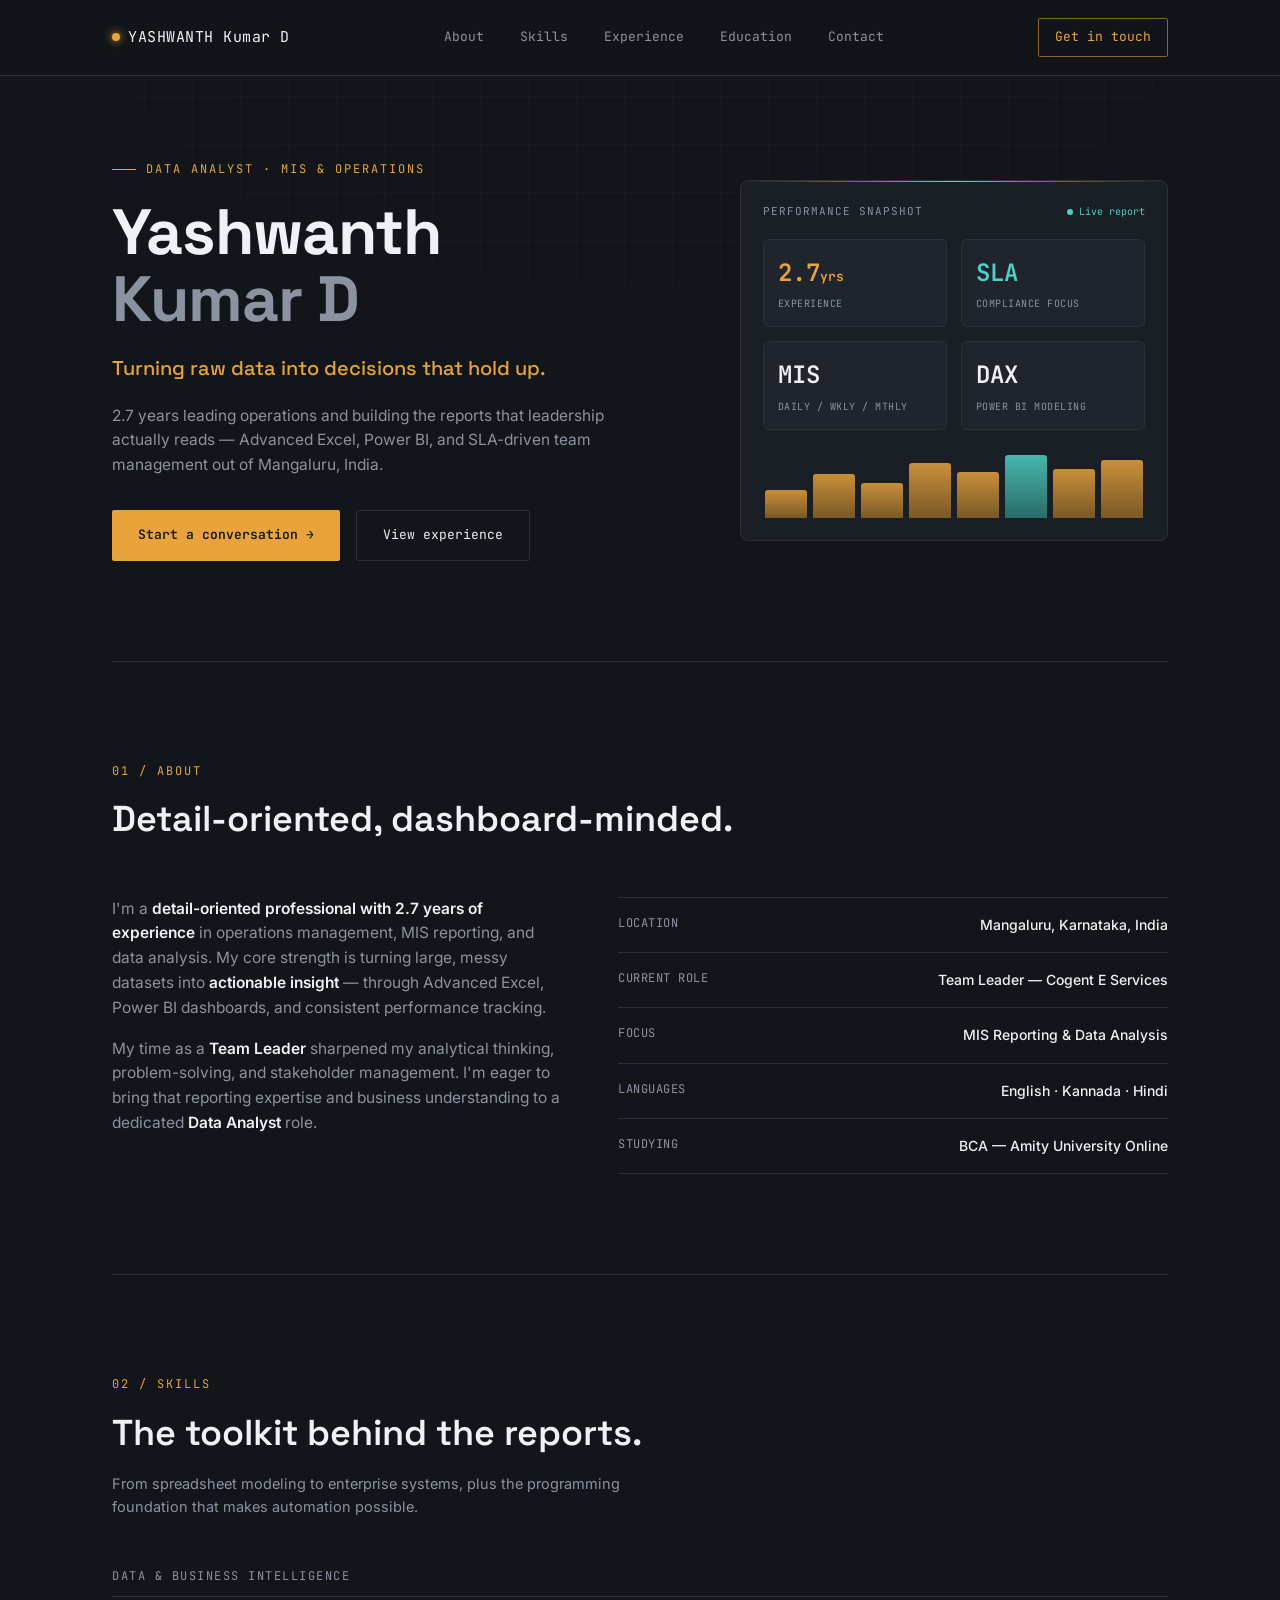
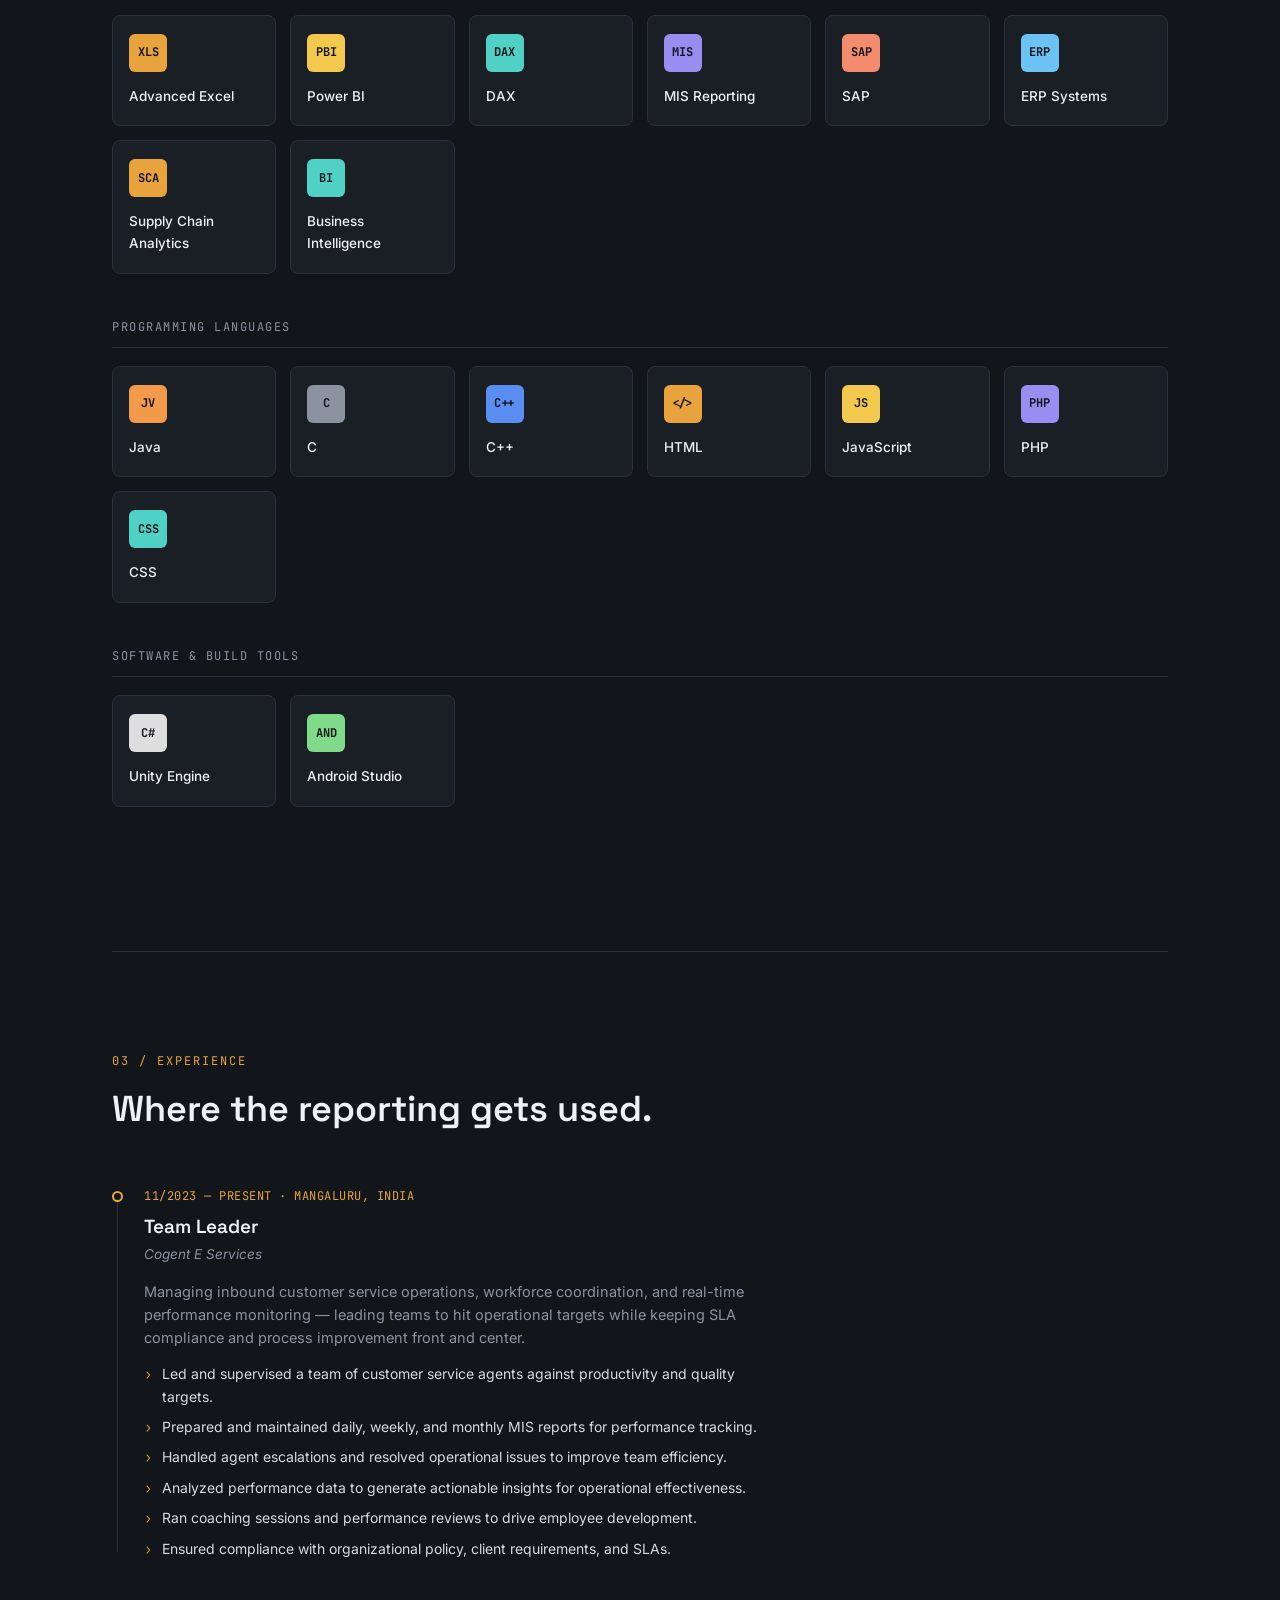
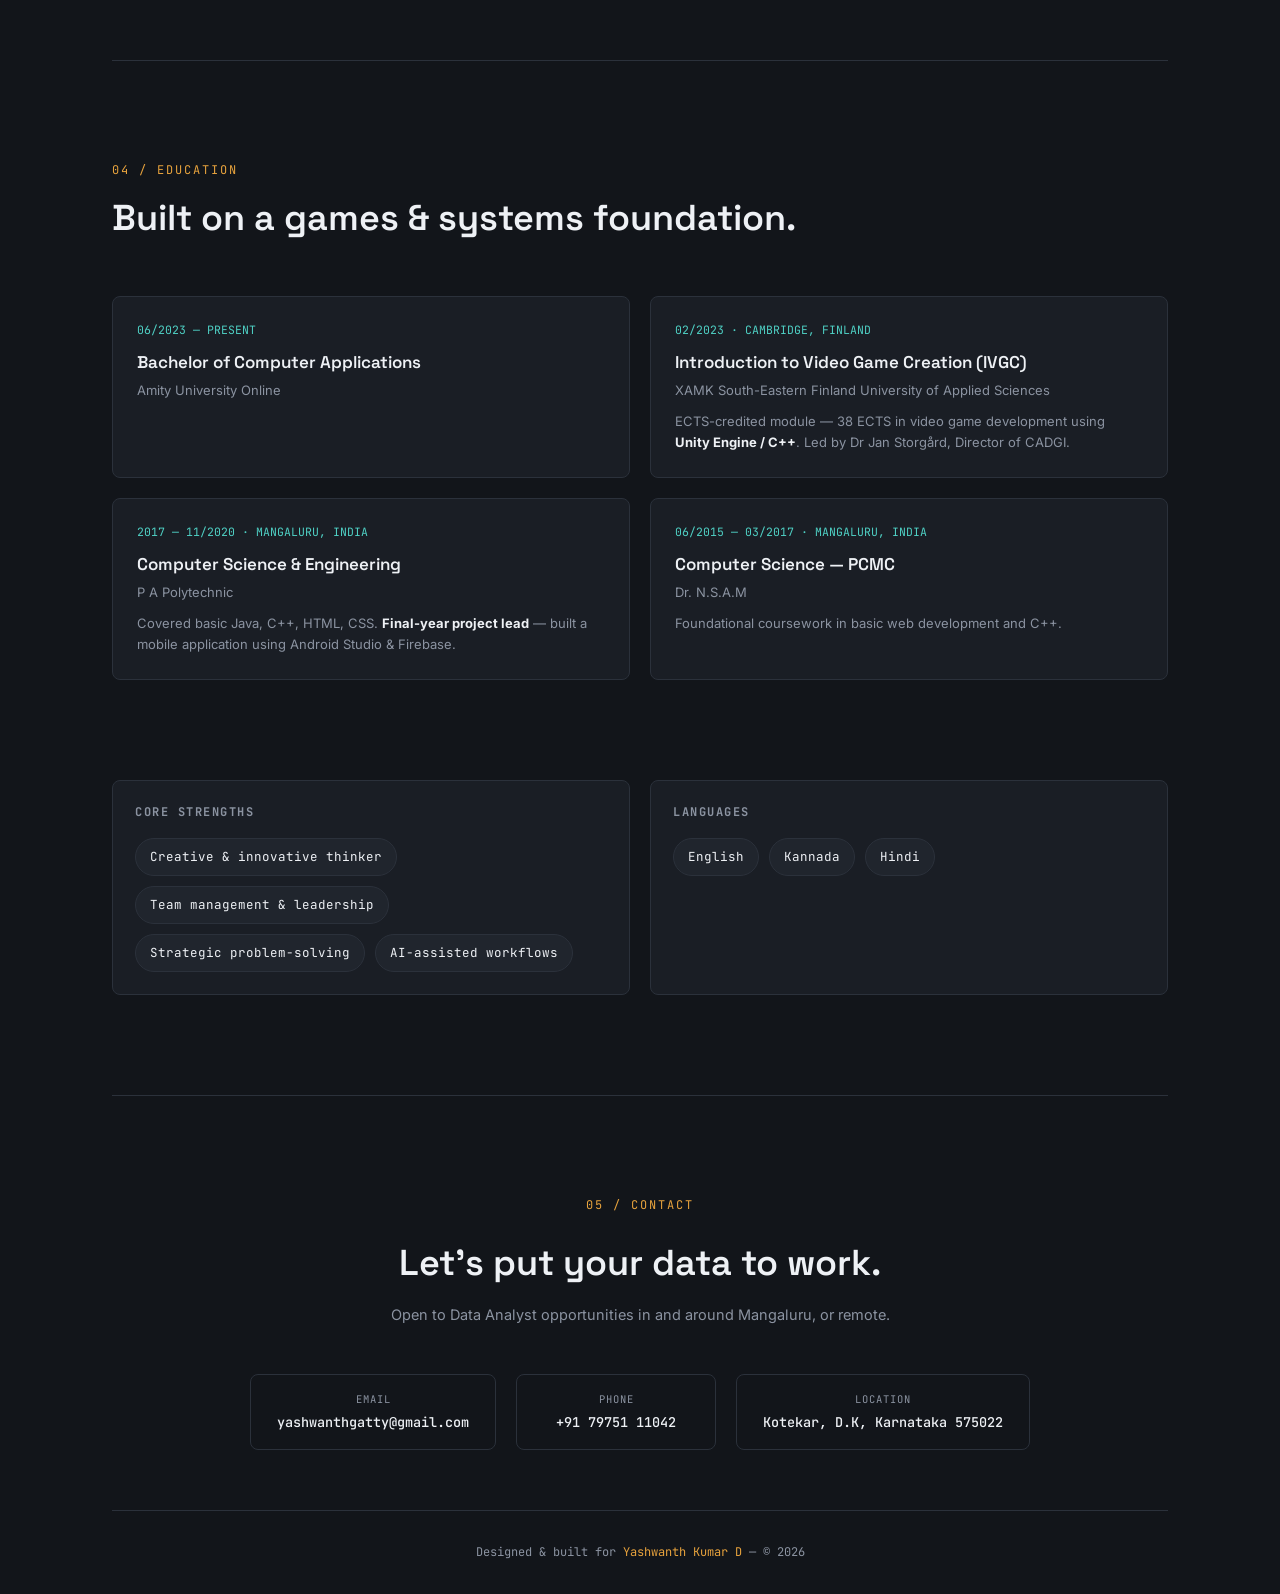
==== commit 21f4ee6b: "Update index.html" ====
--- a/index.html
+++ b/index.html
@@ -212,7 +212,7 @@
 
 <header>
   <nav>
-    <div class="logo"><span class="dot"></span>YASHWANTH.KD</div>
+    <div class="logo"><span class="dot"></span>YASHWANTH Kumar D</div>
     <div class="navlinks">
       <a href="#about">About</a>
       <a href="#skills">Skills</a>
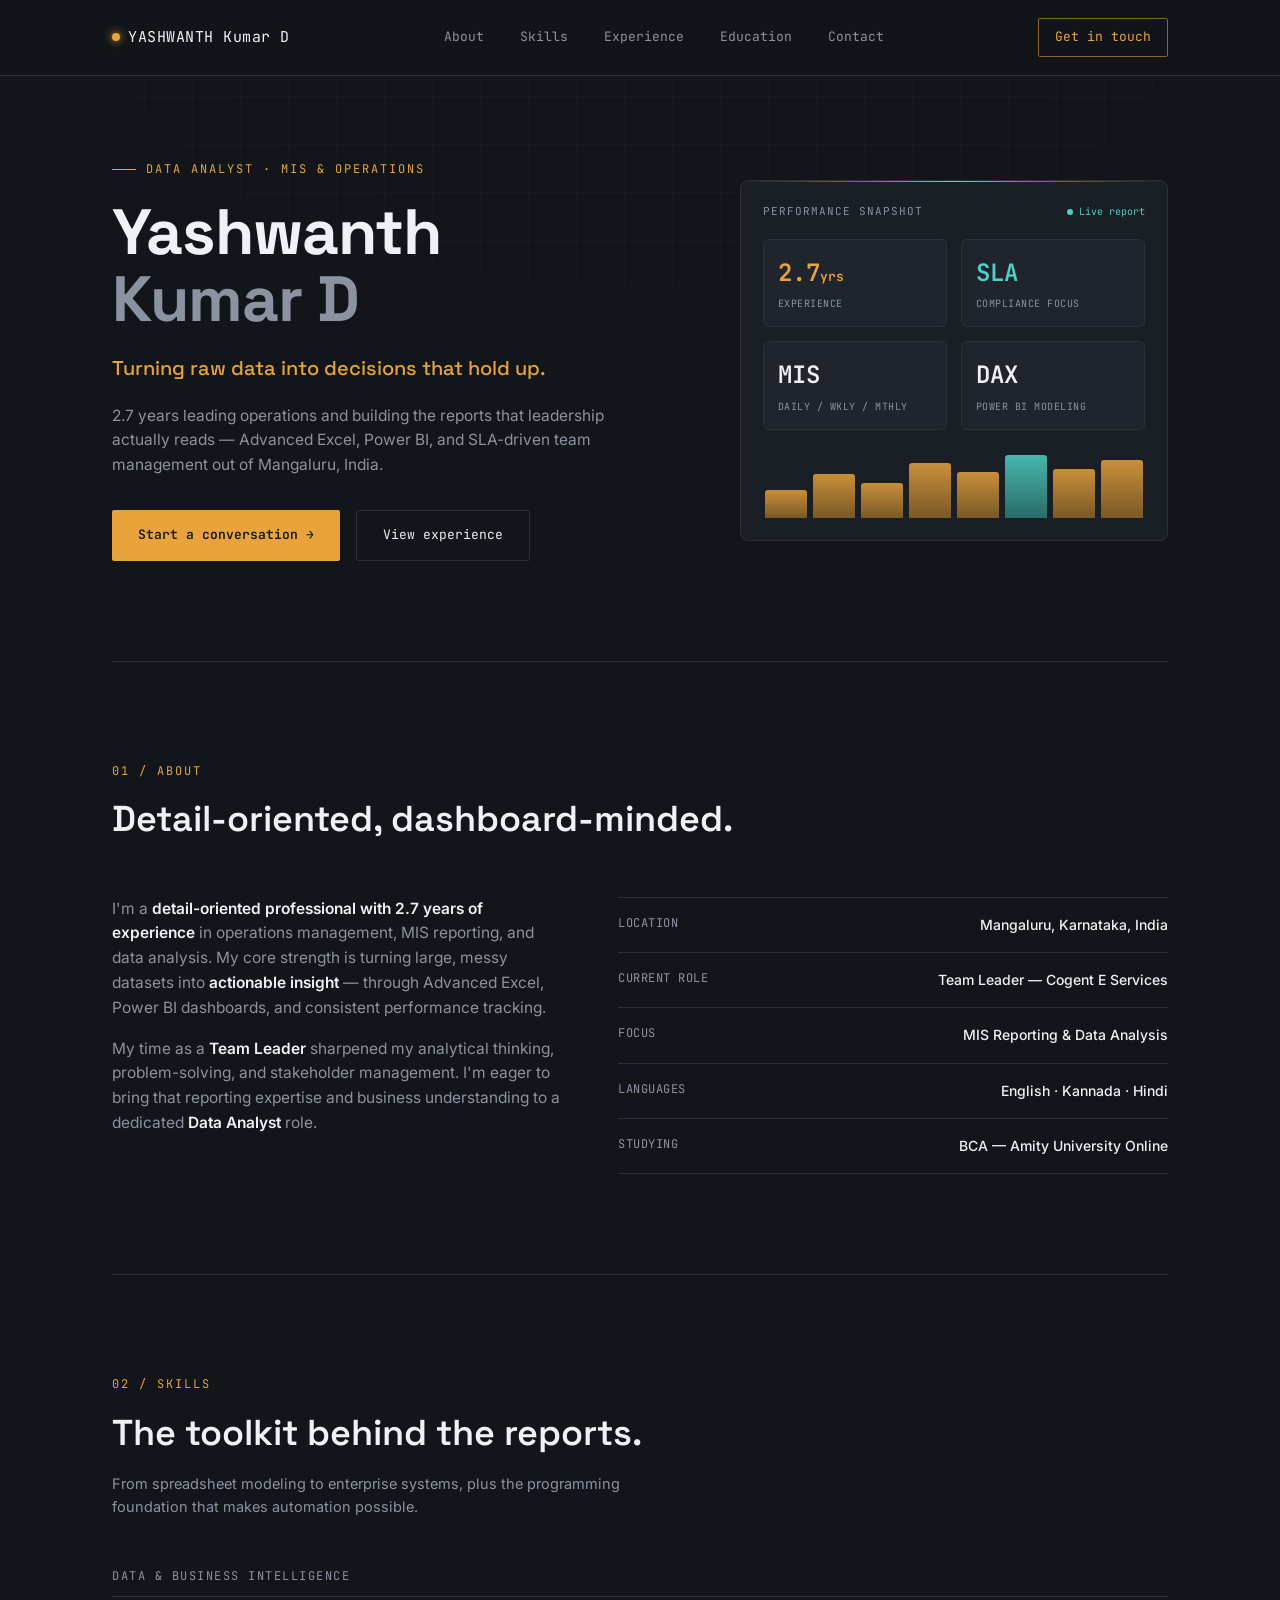
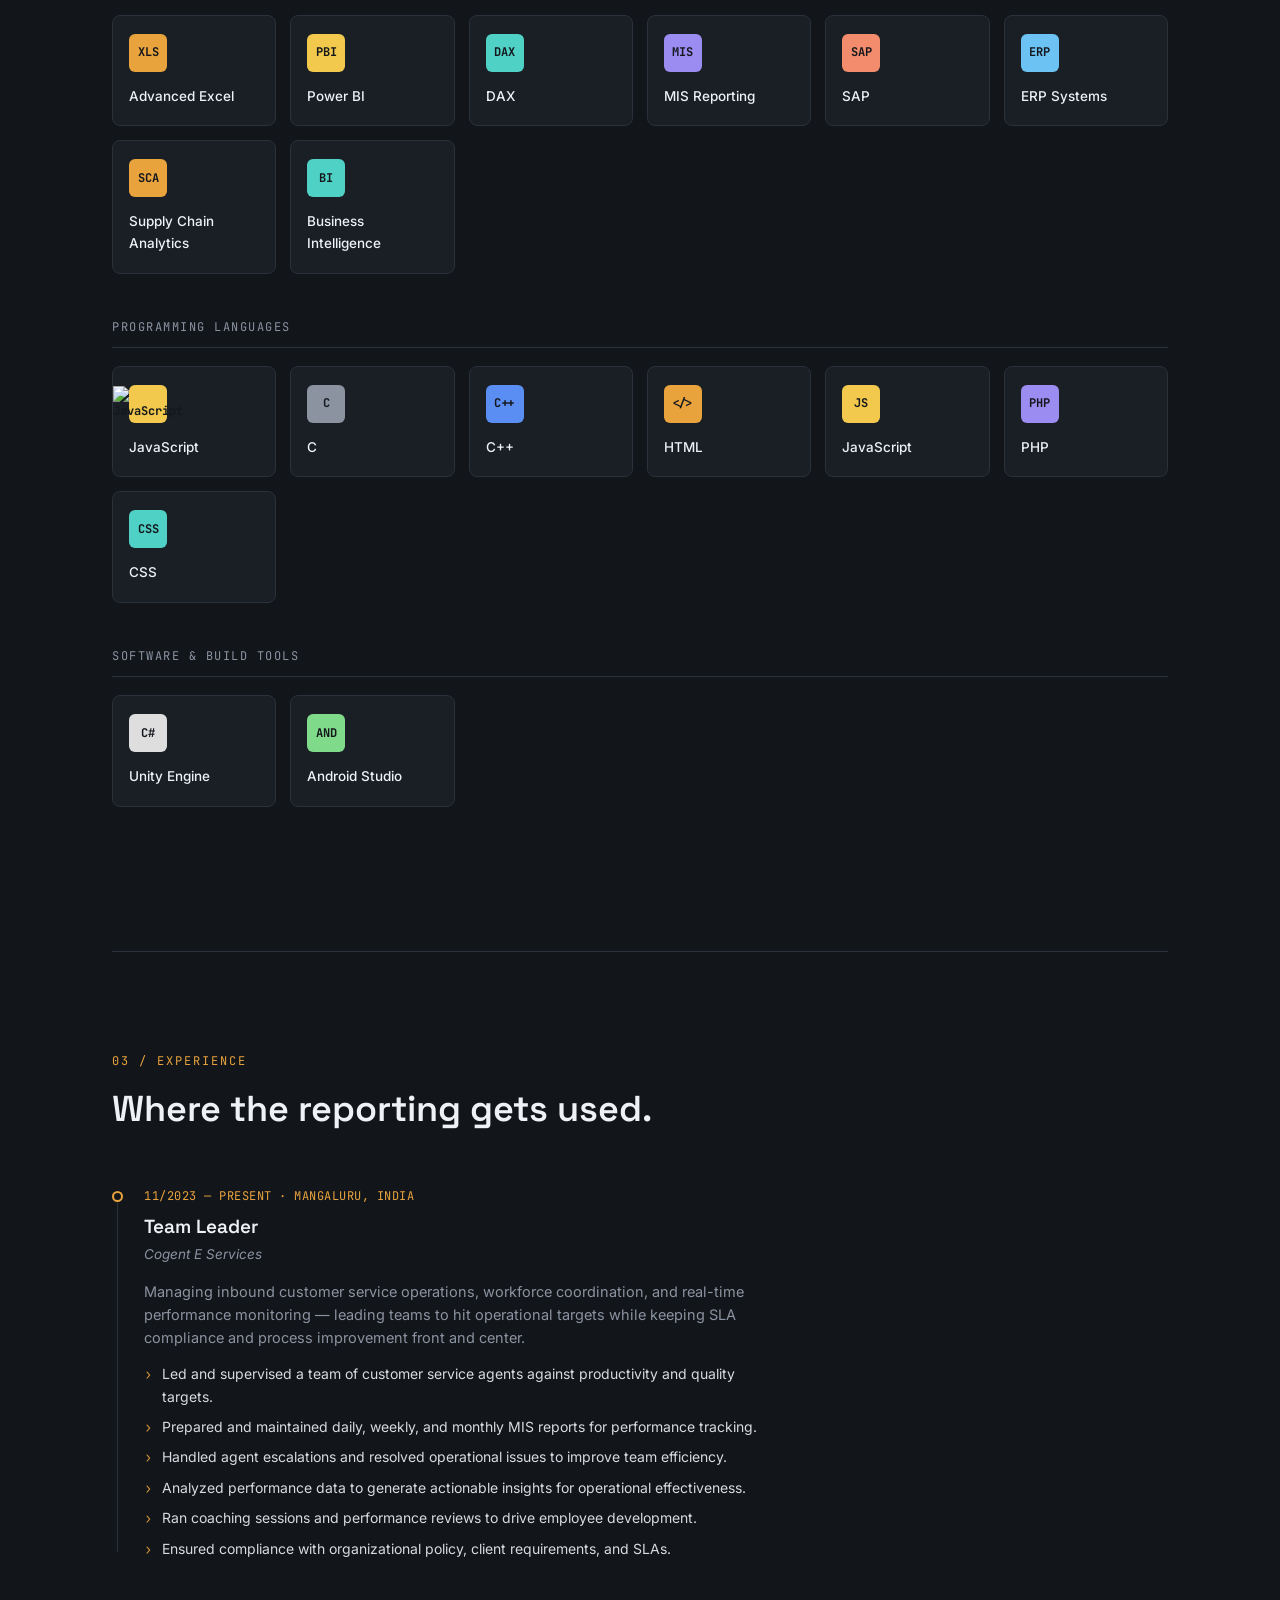
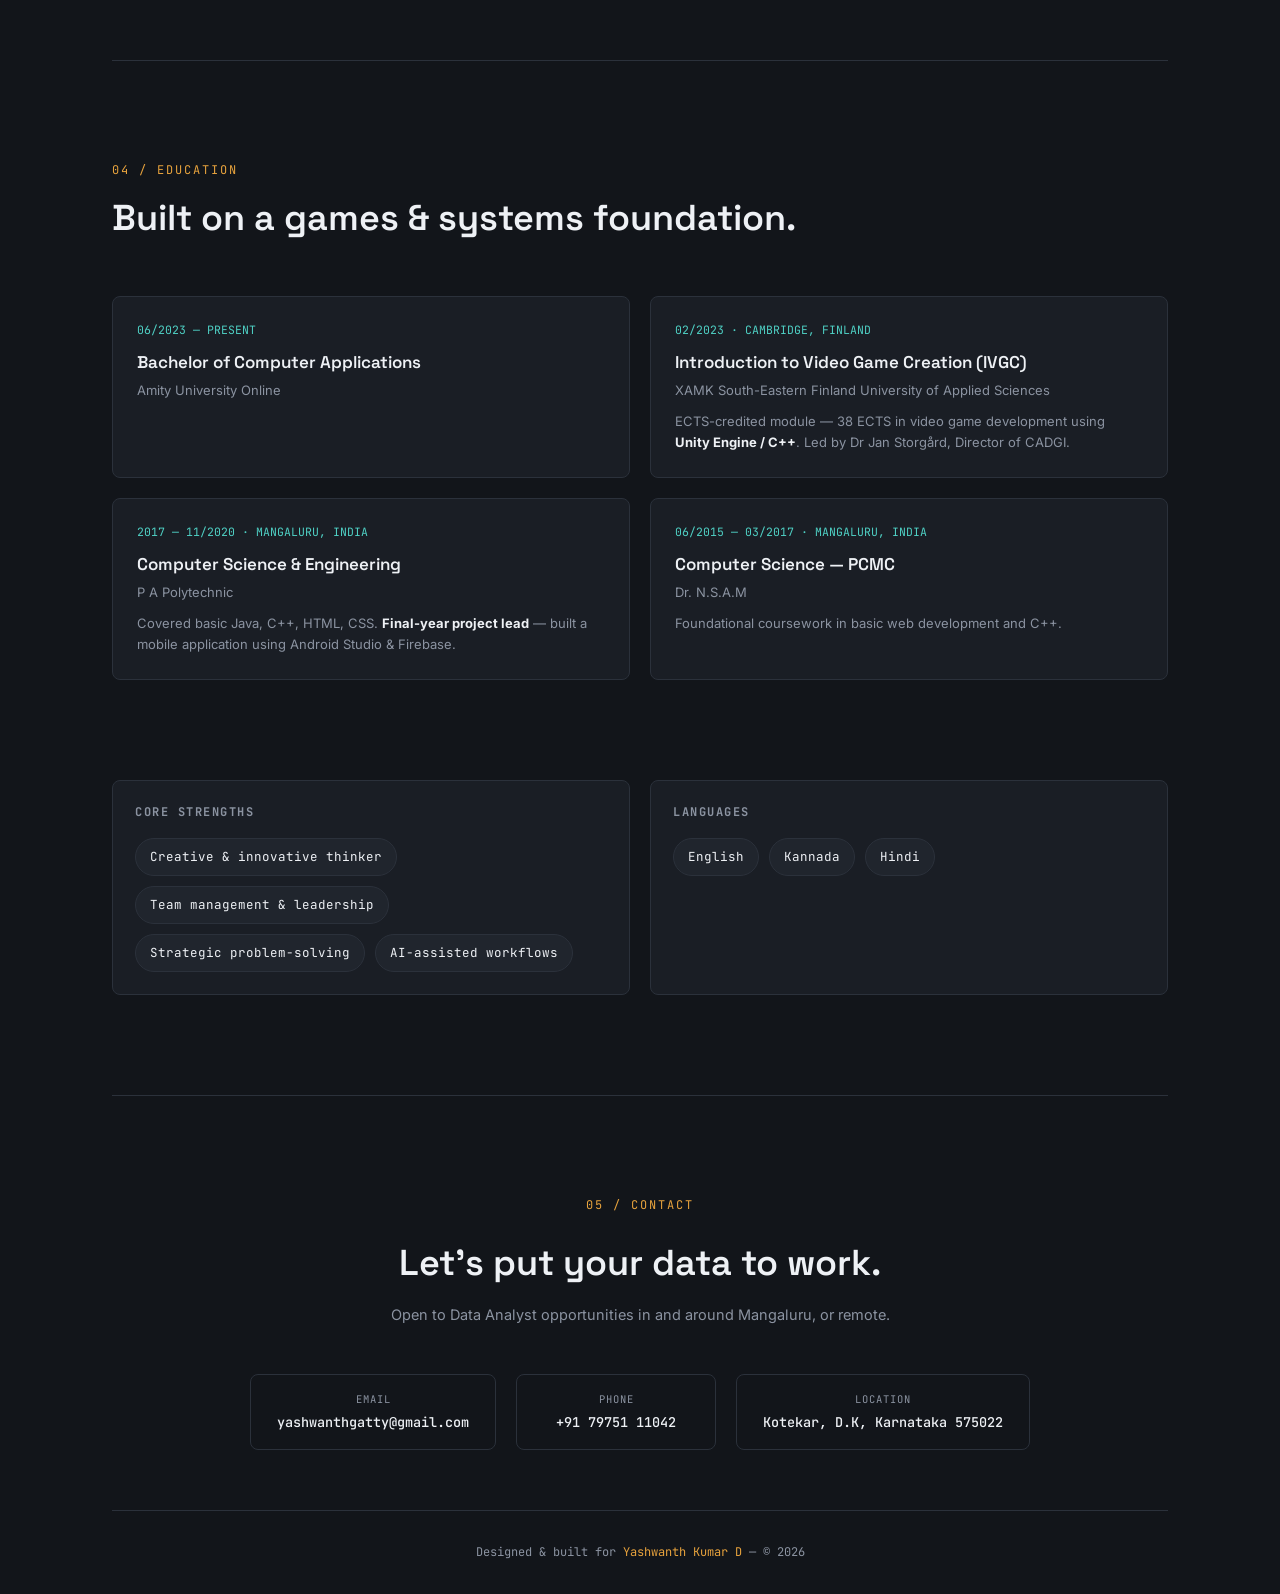
==== commit 0a637ba2: "Update print statement from 'Hello' to 'Goodbye' Add image" ====
--- a/index.html
+++ b/index.html
@@ -309,7 +309,7 @@
     <div class="skill-group">
       <div class="skill-group-label">Programming Languages</div>
       <div class="skill-grid">
-        <div class="skill-tile"><div class="skill-badge" style="background:#f2994a;">JV</div><div class="skill-name">Java</div></div>
+        <div class="skill-tile"><div class="skill-badge" style="background:#f2c94c;"><img src="images/javascript.png" alt="JavaScript" class="skill-icon"></div><div class="skill-name">JavaScript</div></div>
         <div class="skill-tile"><div class="skill-badge" style="background:#8b93a1;">C</div><div class="skill-name">C</div></div>
         <div class="skill-tile"><div class="skill-badge" style="background:#5b8ef2;">C++</div><div class="skill-name">C++</div></div>
         <div class="skill-tile"><div class="skill-badge" style="background:#e8a33d;">&lt;/&gt;</div><div class="skill-name">HTML</div></div>
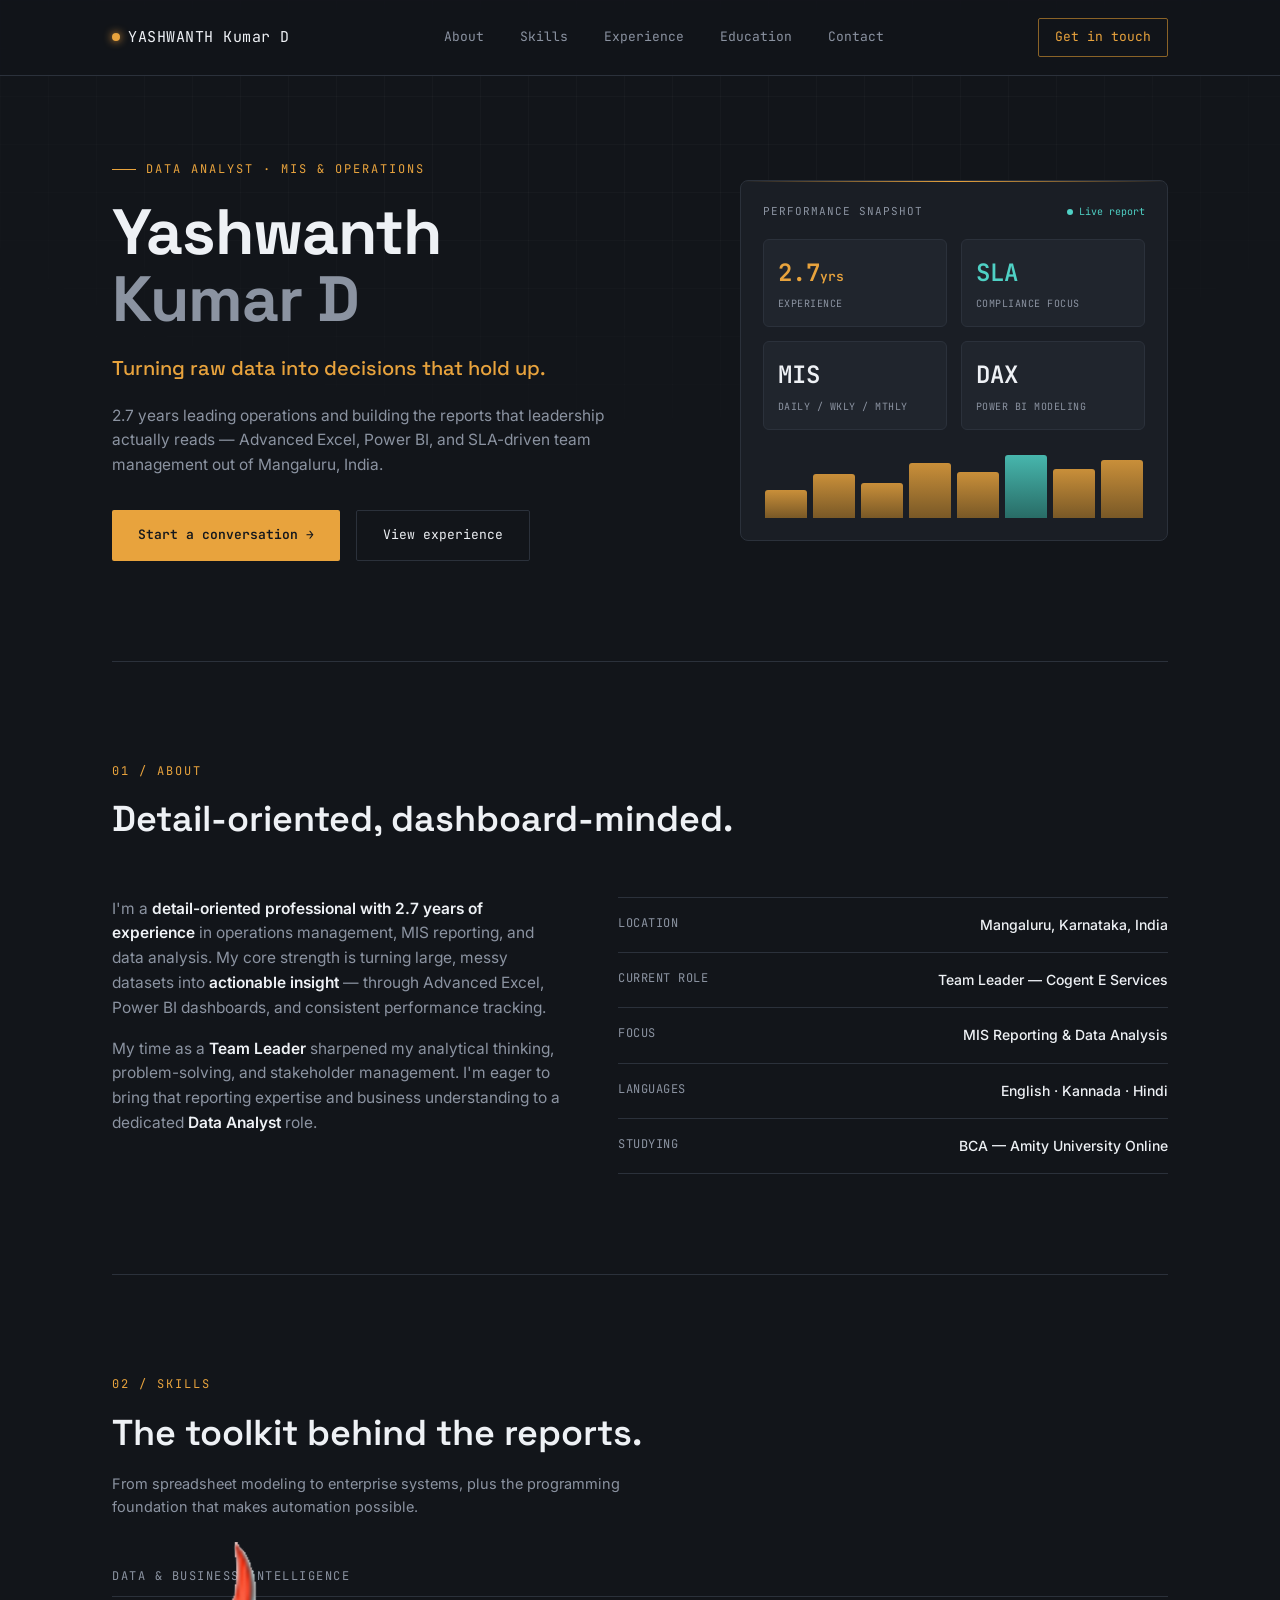
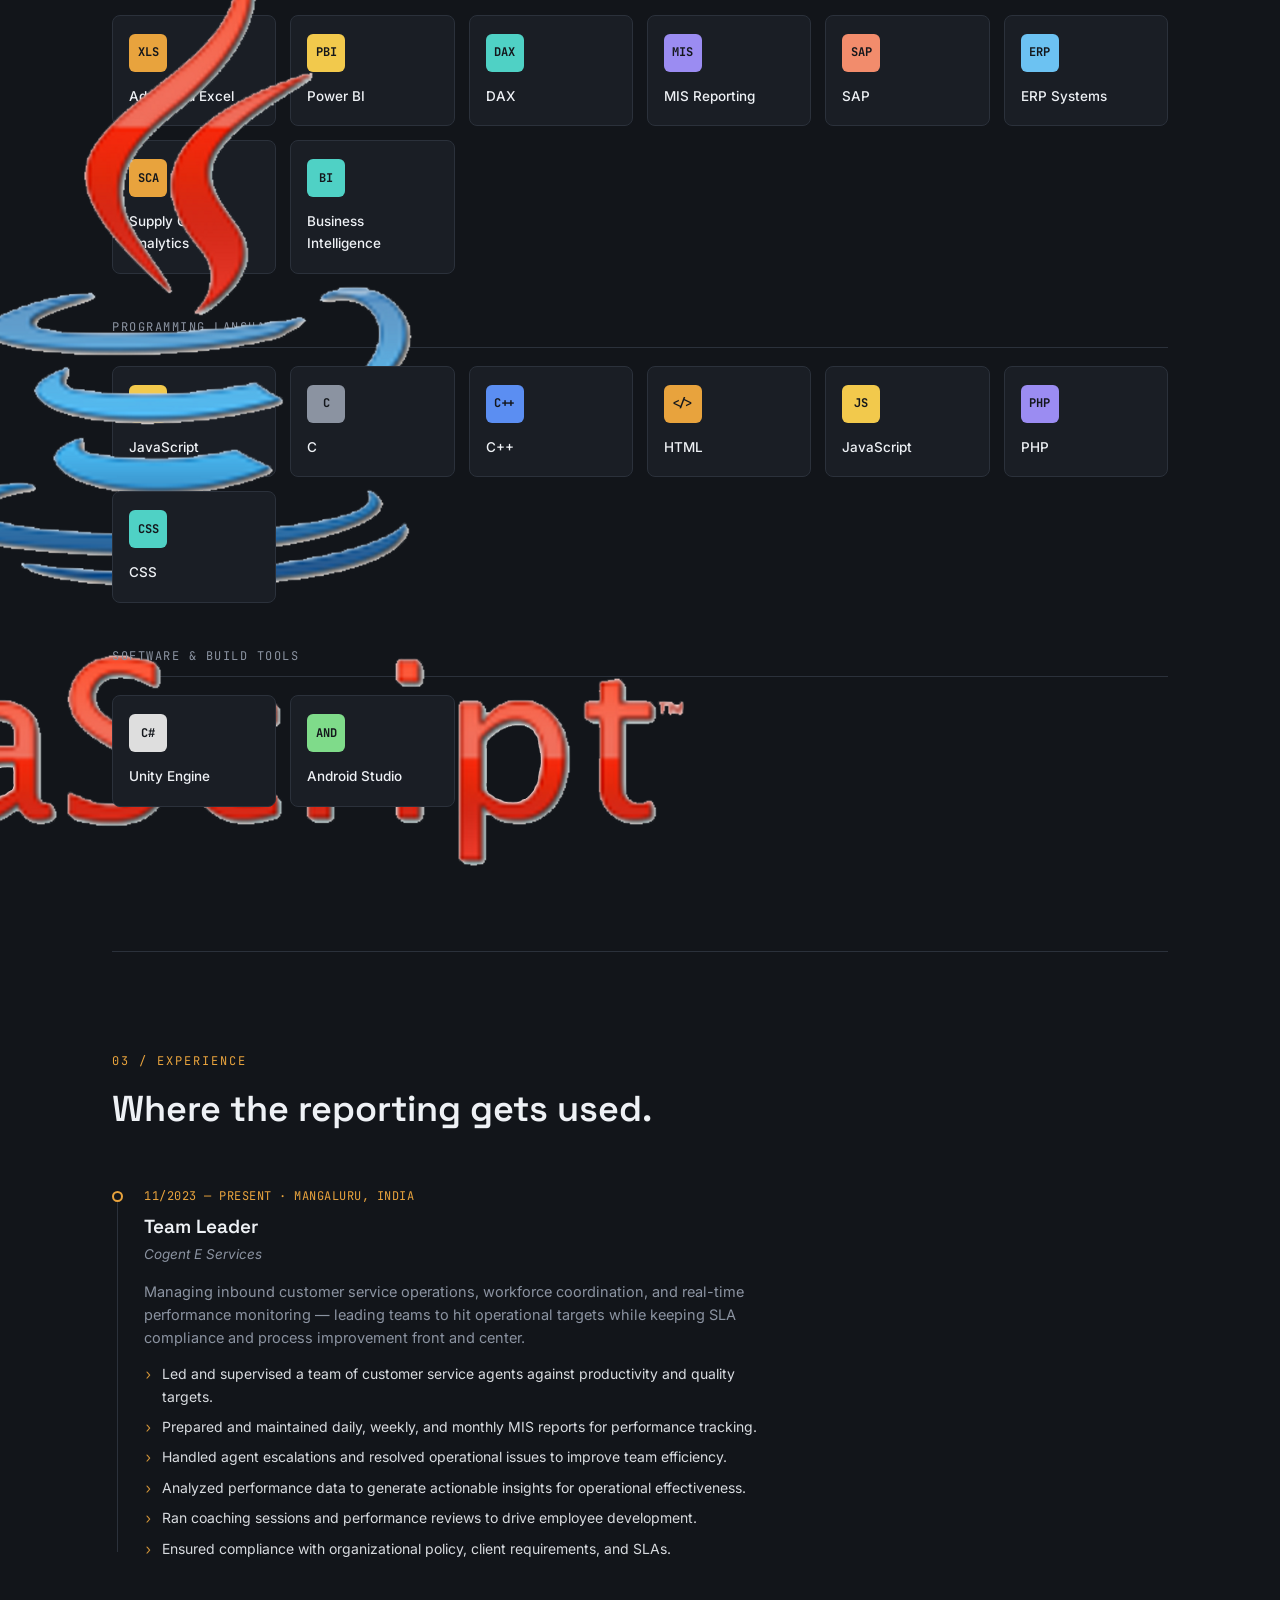
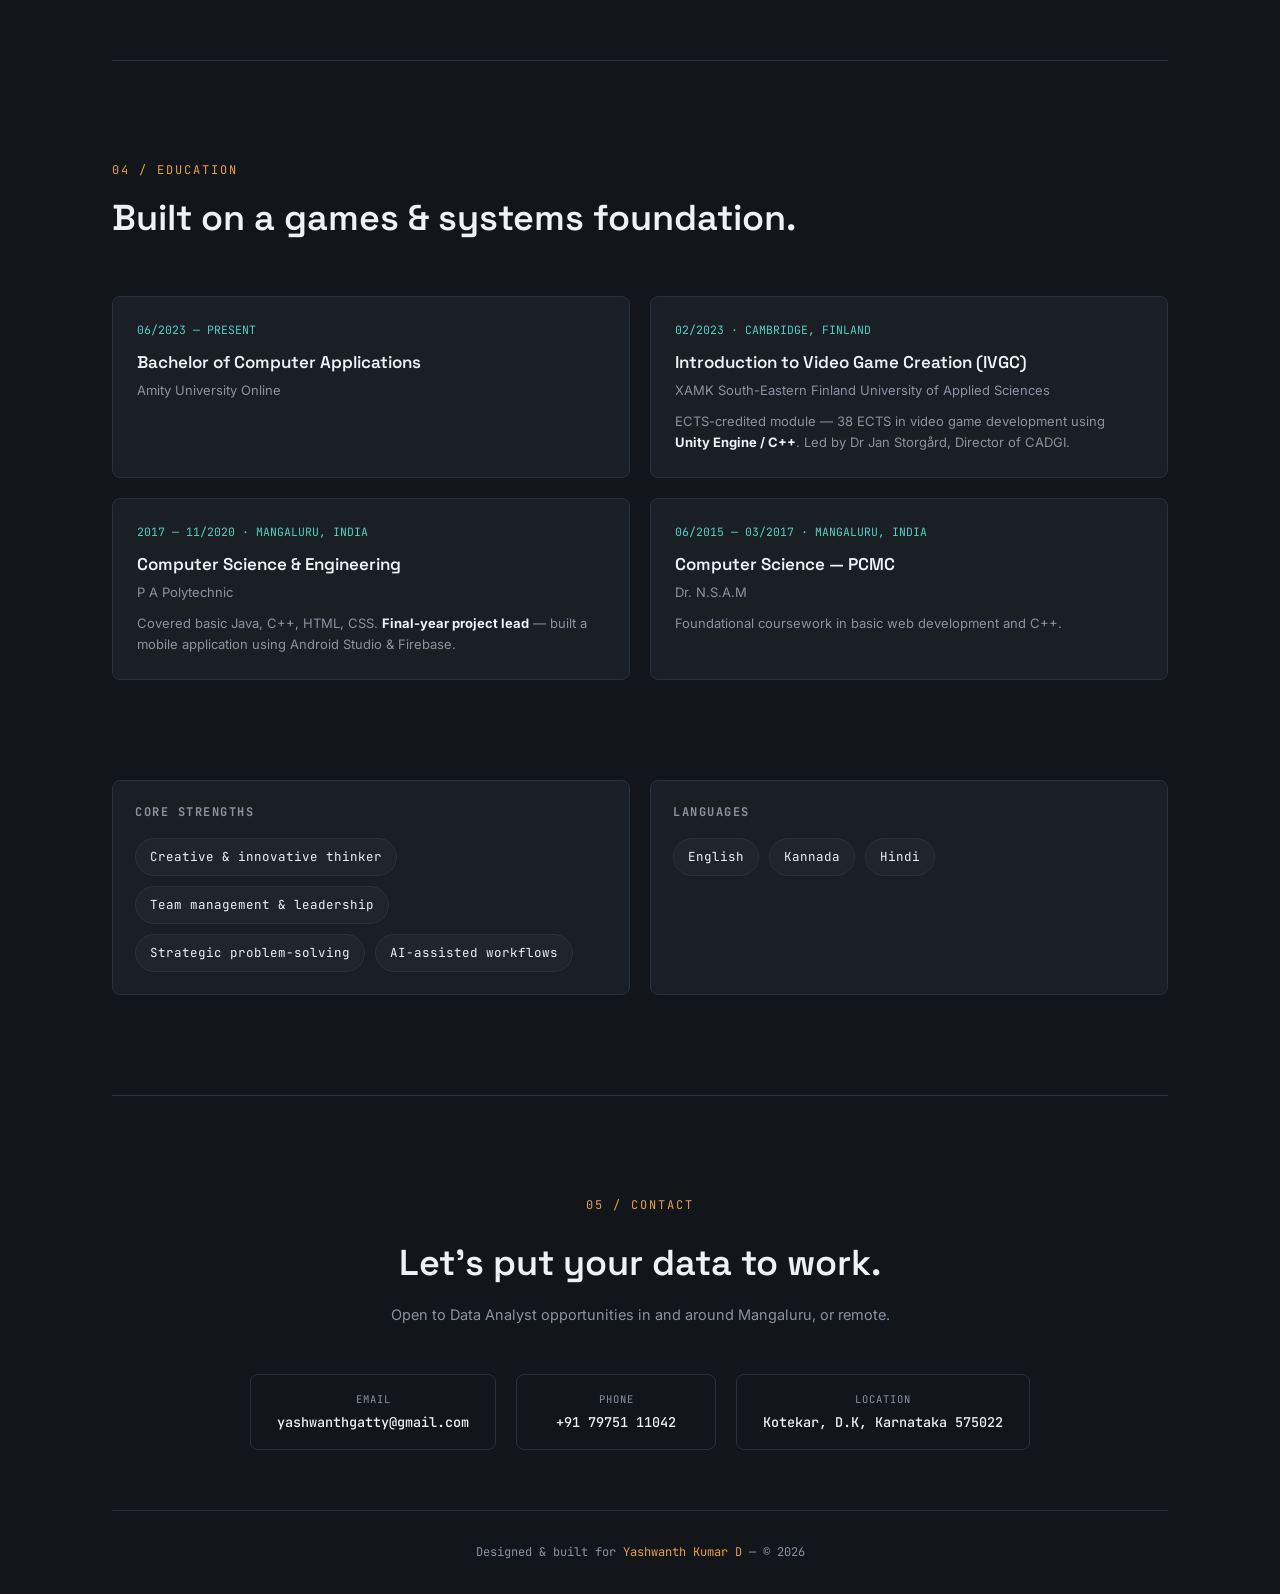
==== commit 563c94e3: "Update index.html" ====
--- a/index.html
+++ b/index.html
@@ -309,7 +309,7 @@
     <div class="skill-group">
       <div class="skill-group-label">Programming Languages</div>
       <div class="skill-grid">
-        <div class="skill-tile"><div class="skill-badge" style="background:#f2c94c;"><img src="images/javascript.png" alt="JavaScript" class="skill-icon"></div><div class="skill-name">JavaScript</div></div>
+        <div class="skill-tile"><div class="skill-badge" style="background:#f2c94c;"><img src="javascript.png" alt="JavaScript" class="skill-icon"></div><div class="skill-name">JavaScript</div></div>
         <div class="skill-tile"><div class="skill-badge" style="background:#8b93a1;">C</div><div class="skill-name">C</div></div>
         <div class="skill-tile"><div class="skill-badge" style="background:#5b8ef2;">C++</div><div class="skill-name">C++</div></div>
         <div class="skill-tile"><div class="skill-badge" style="background:#e8a33d;">&lt;/&gt;</div><div class="skill-name">HTML</div></div>
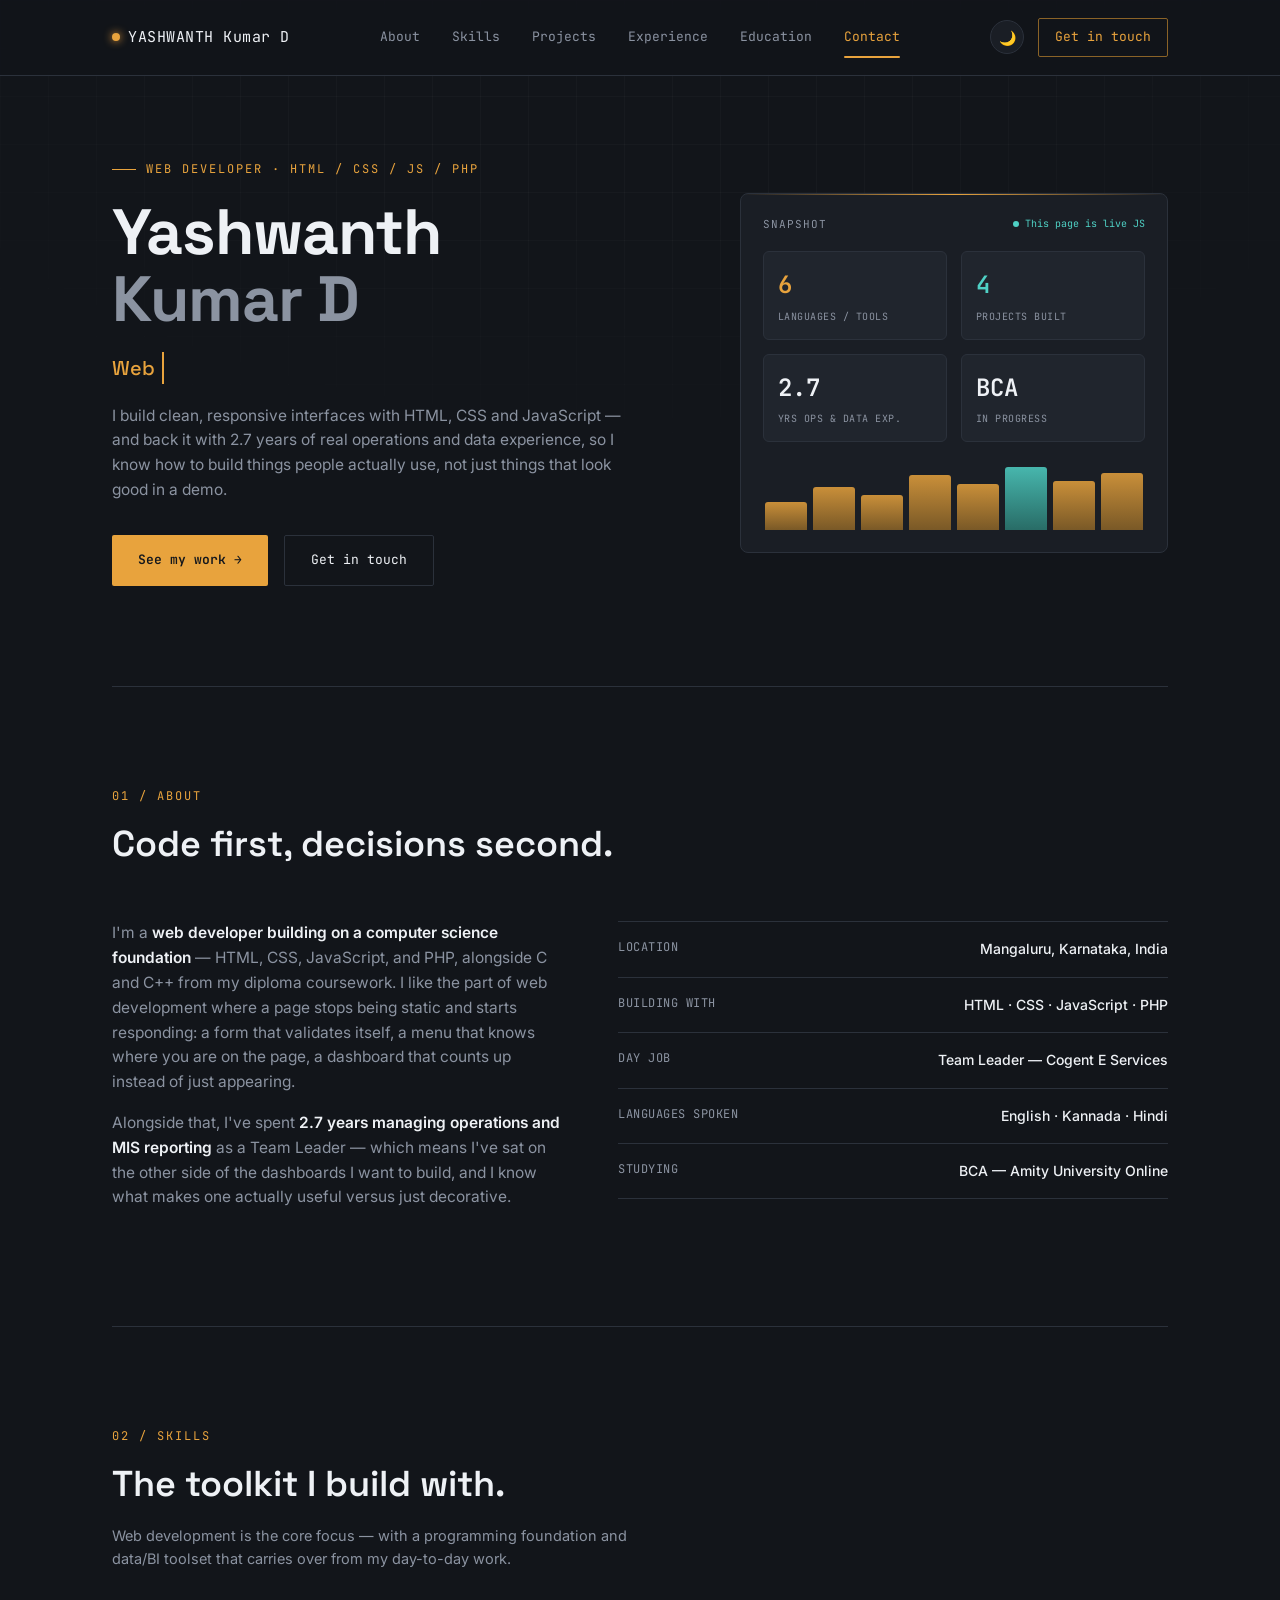
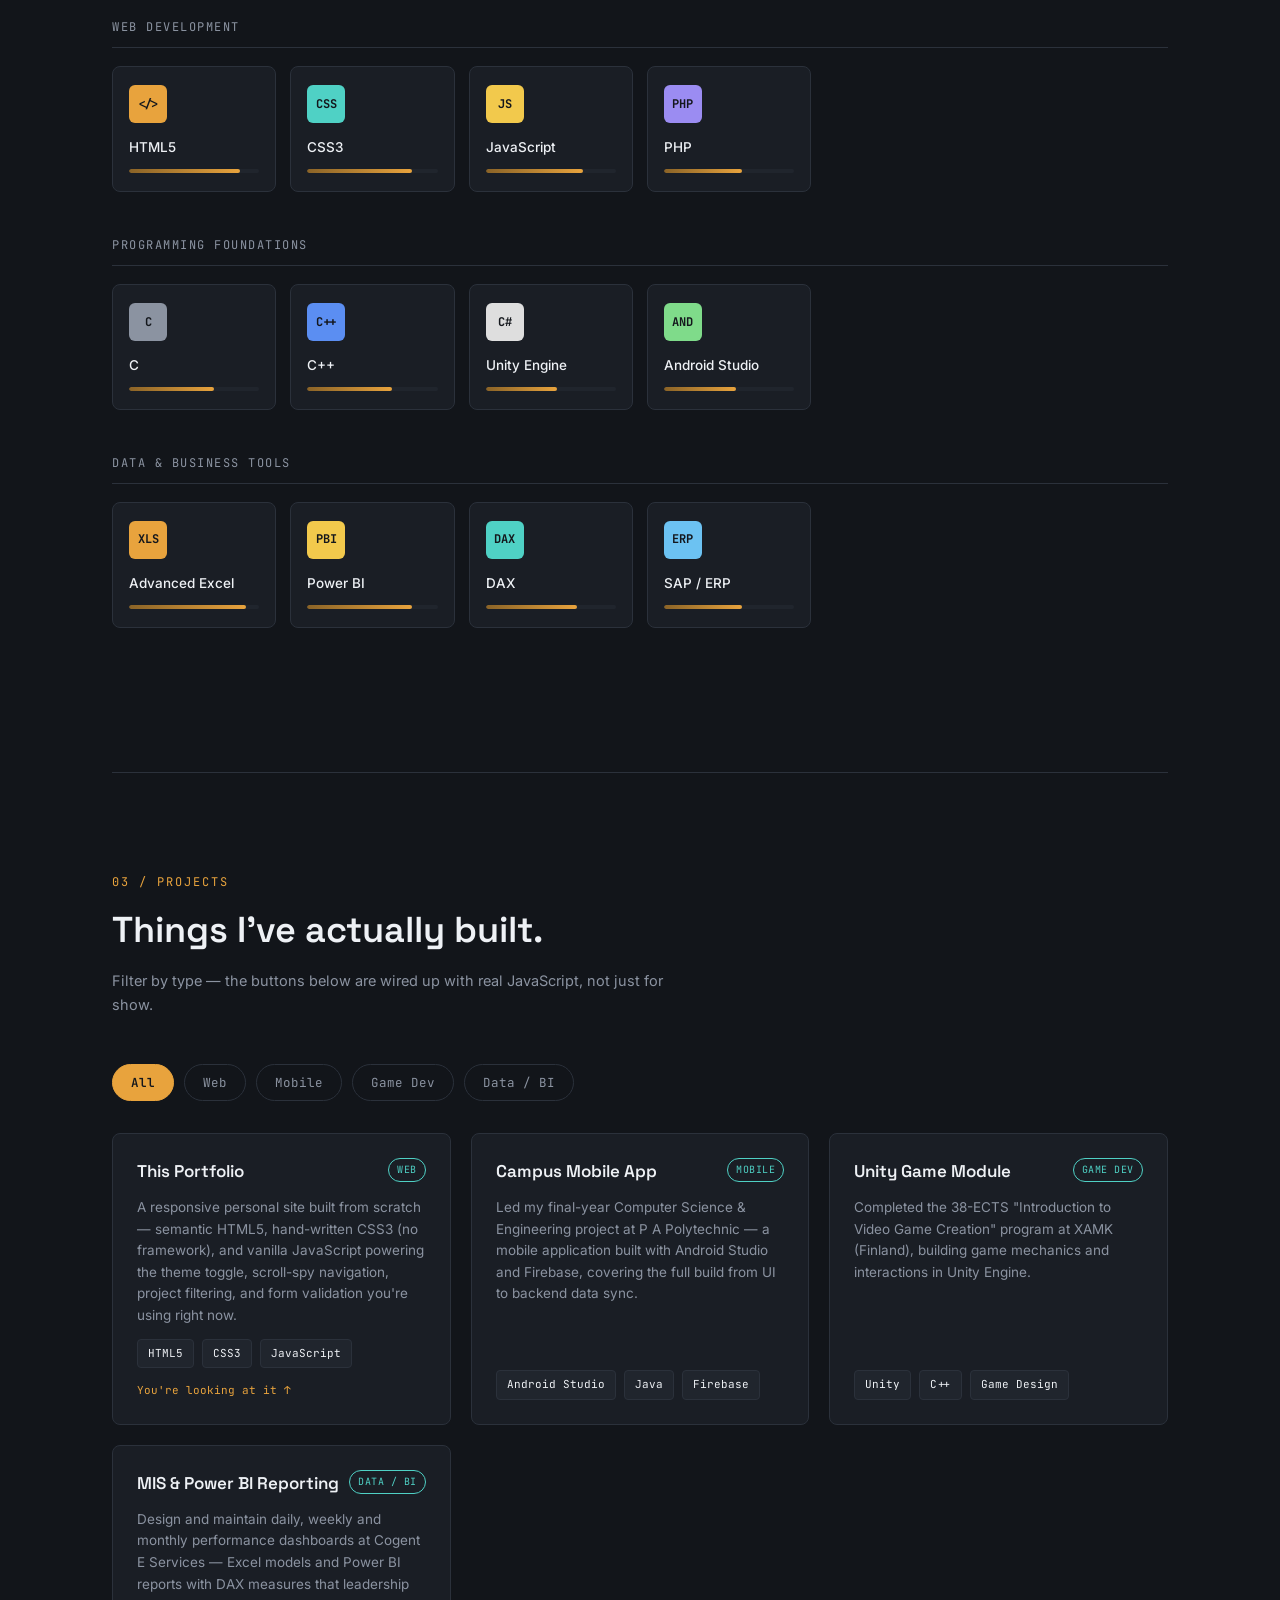
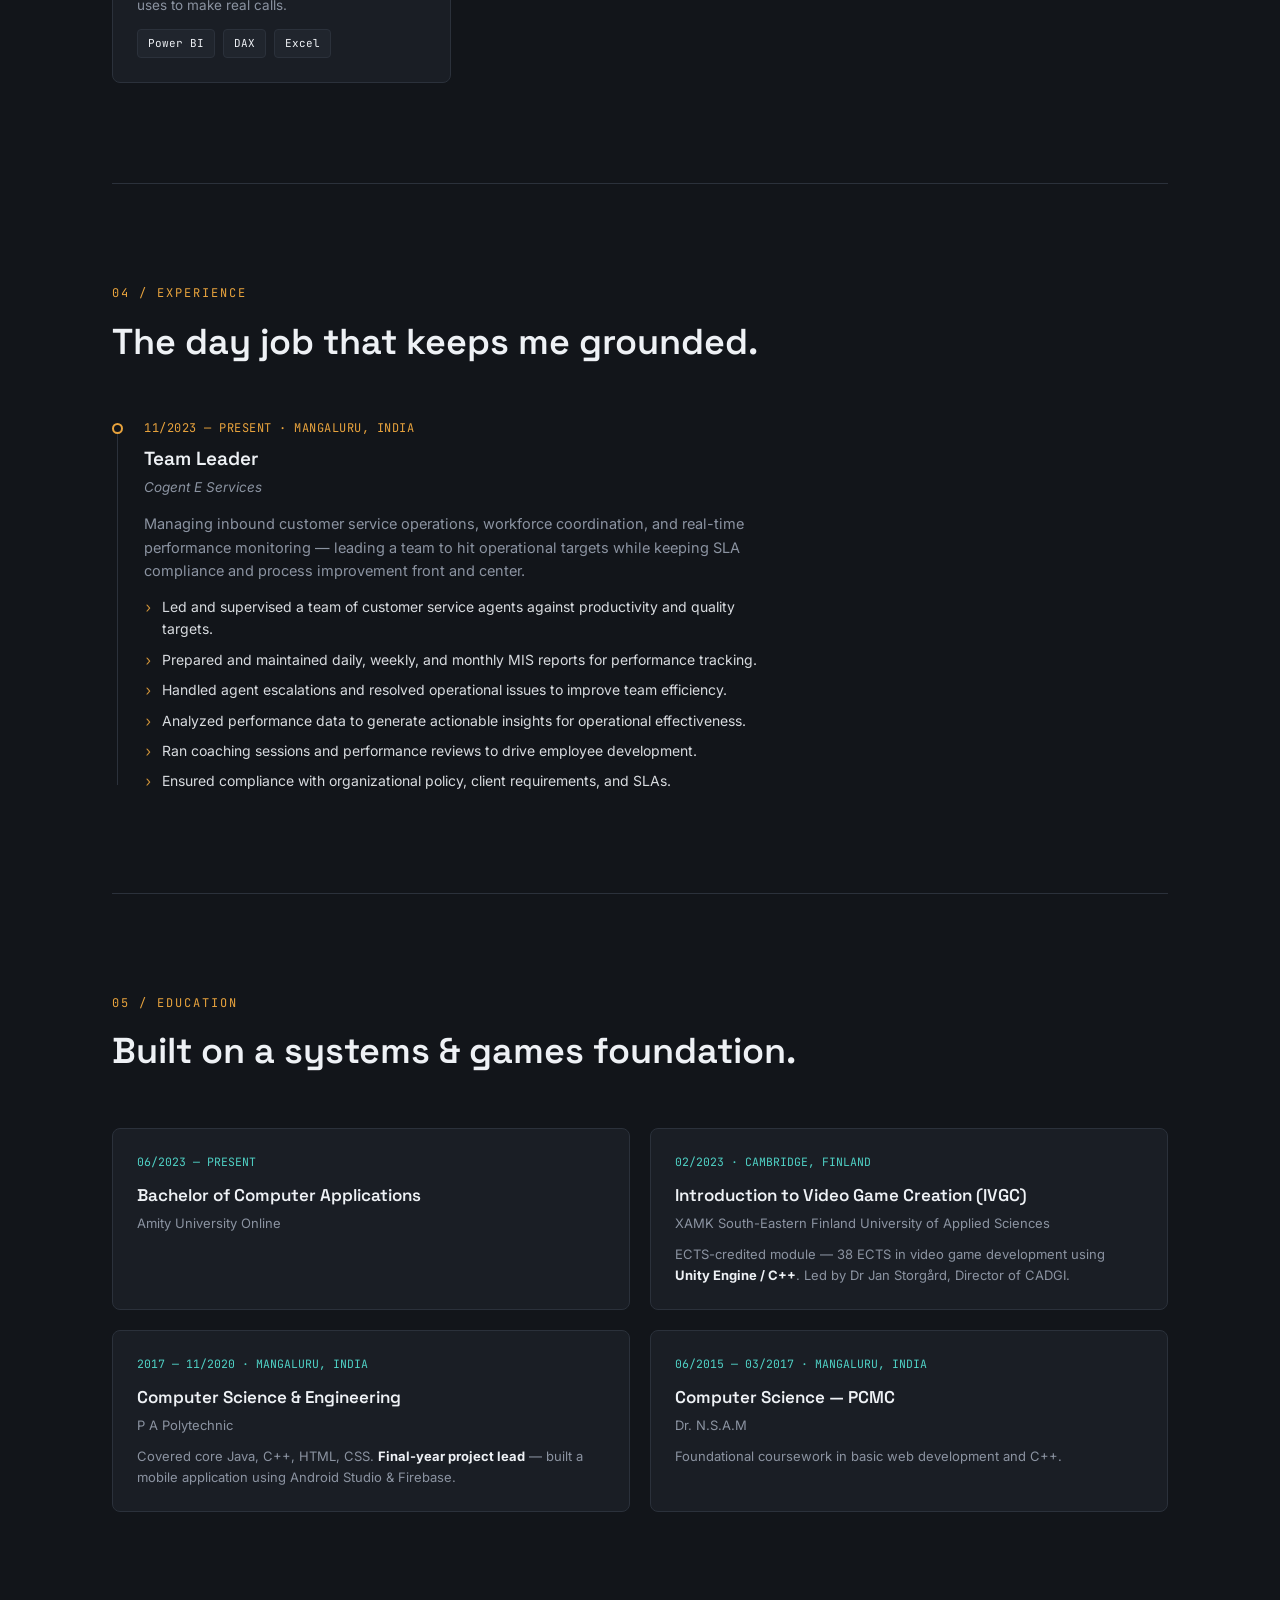
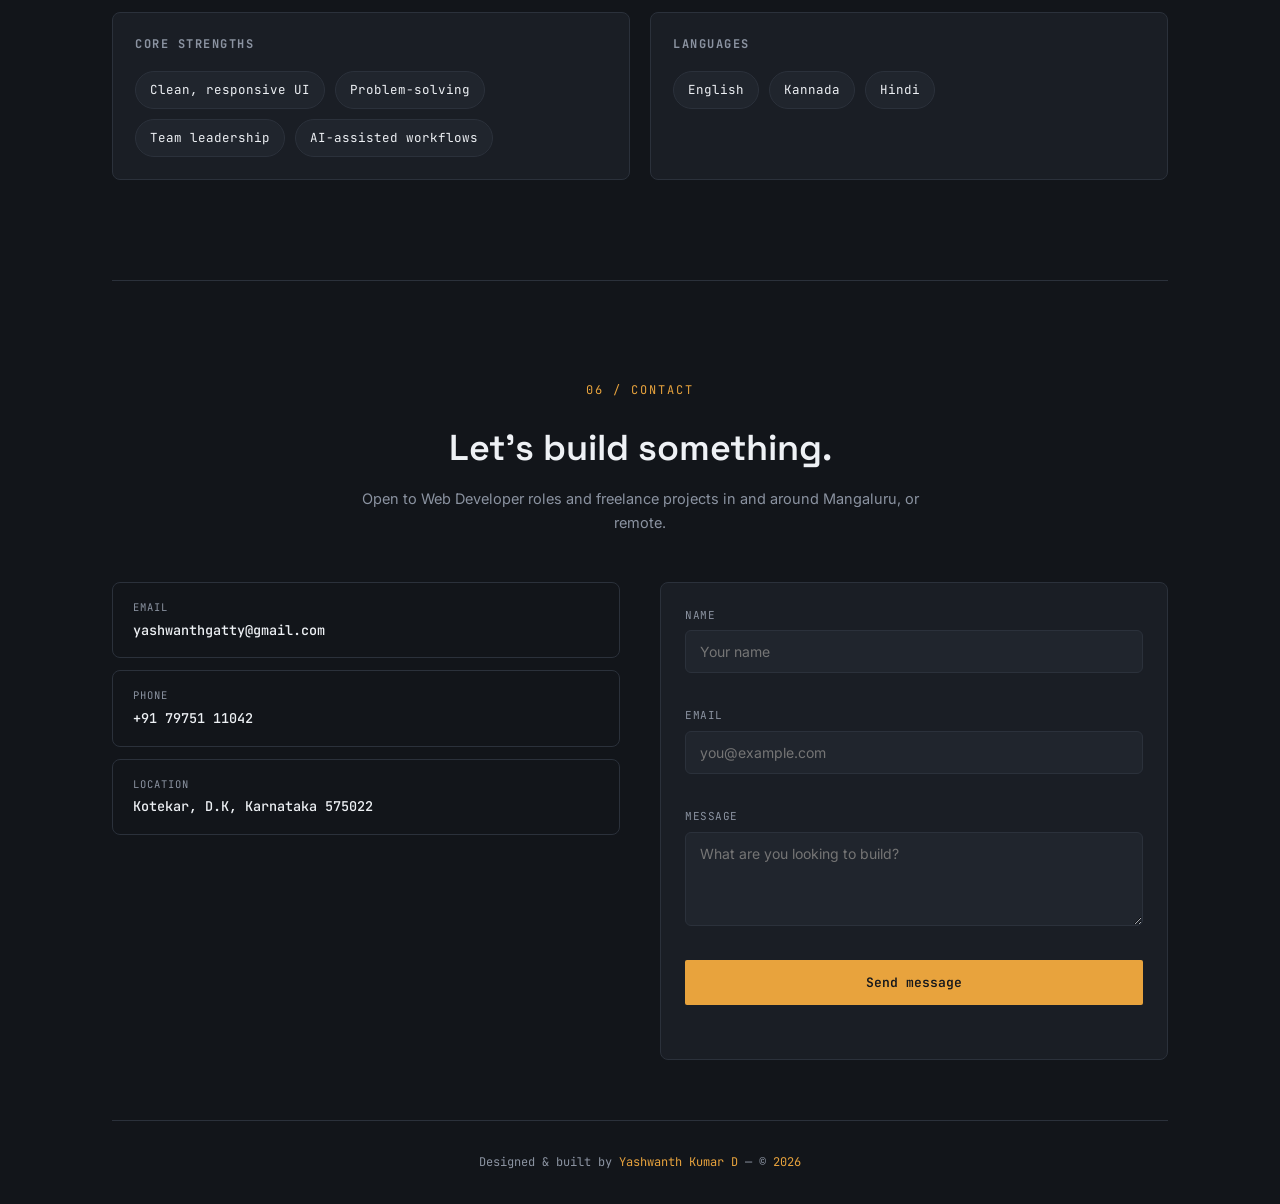
==== commit 2c0d6c32: "Update index.html" ====
--- a/index.html
+++ b/index.html
@@ -3,7 +3,8 @@
 <head>
 <meta charset="UTF-8">
 <meta name="viewport" content="width=device-width, initial-scale=1.0">
-<title>Yashwanth Kumar D — Data Analyst & Operations Lead</title>
+<title>Yashwanth Kumar D — Web Developer</title>
+<meta name="description" content="Yashwanth Kumar D — Web Developer building with HTML, CSS, JavaScript and PHP, backed by real-world data & operations experience.">
 <link rel="preconnect" href="https://fonts.googleapis.com">
 <link href="https://fonts.googleapis.com/css2?family=Space+Grotesk:wght@400;500;600;700&family=Inter:wght@400;500;600&family=JetBrains+Mono:wght@400;500;600&display=swap" rel="stylesheet">
 <style>
@@ -29,10 +30,20 @@
     font-family:var(--body);
     line-height:1.6;
     overflow-x:hidden;
+    transition:background .3s ease, color .3s ease;
+  }
+  body.light{
+    --bg:#f7f5f0;
+    --panel:#ffffff;
+    --panel-2:#f0ece3;
+    --line:#e2dcce;
+    --text:#1c1f24;
+    --muted:#6b7280;
+    --amber-dim:#e0b169;
   }
   a{color:inherit;text-decoration:none;}
-
-  /* background grid texture */
+  button{font-family:inherit;cursor:pointer;}
+
   .grain{
     position:fixed;inset:0;pointer-events:none;z-index:0;
     background-image:
@@ -41,6 +52,11 @@
     background-size:48px 48px;
     mask-image:radial-gradient(ellipse 80% 60% at 50% 0%, black 40%, transparent 90%);
   }
+  body.light .grain{
+    background-image:
+      linear-gradient(rgba(0,0,0,0.03) 1px, transparent 1px),
+      linear-gradient(90deg, rgba(0,0,0,0.03) 1px, transparent 1px);
+  }
 
   .wrap{max-width:1120px;margin:0 auto;padding:0 32px;position:relative;z-index:1;}
 
@@ -50,18 +66,49 @@
     background:rgba(18,21,26,0.85);
     backdrop-filter:blur(10px);
     border-bottom:1px solid var(--line);
-  }
+    transition:background .3s ease;
+  }
+  body.light header{background:rgba(247,245,240,0.85);}
   nav{display:flex;align-items:center;justify-content:space-between;padding:18px 32px;max-width:1120px;margin:0 auto;}
   .logo{font-family:var(--mono);font-size:15px;letter-spacing:0.5px;color:var(--text);display:flex;align-items:center;gap:8px;}
   .logo .dot{width:8px;height:8px;border-radius:50%;background:var(--amber);box-shadow:0 0 8px var(--amber);}
-  .navlinks{display:flex;gap:36px;font-family:var(--mono);font-size:13px;color:var(--muted);}
-  .navlinks a{transition:color .2s;position:relative;}
-  .navlinks a:hover{color:var(--amber);}
+  .navlinks{display:flex;gap:32px;font-family:var(--mono);font-size:13px;color:var(--muted);}
+  .navlinks a{transition:color .2s;position:relative;padding:4px 0;}
+  .navlinks a:hover, .navlinks a.active{color:var(--amber);}
+  .navlinks a.active::after{content:"";position:absolute;left:0;right:0;bottom:-6px;height:2px;background:var(--amber);border-radius:2px;}
+  .nav-right{display:flex;align-items:center;gap:14px;}
   .nav-cta{font-family:var(--mono);font-size:13px;border:1px solid var(--amber-dim);color:var(--amber);padding:8px 16px;border-radius:2px;transition:all .2s;}
   .nav-cta:hover{background:var(--amber);color:#12151a;}
-  .burger{display:none;}
+  .theme-toggle{
+    width:34px;height:34px;border-radius:50%;border:1px solid var(--line);background:var(--panel);
+    color:var(--text);font-size:14px;display:flex;align-items:center;justify-content:center;transition:all .2s;
+  }
+  .theme-toggle:hover{border-color:var(--amber);}
+  .burger{
+    display:none;flex-direction:column;gap:5px;background:none;border:none;padding:6px;
+  }
+  .burger span{width:22px;height:2px;background:var(--text);border-radius:2px;transition:all .25s ease;}
+  .burger.open span:nth-child(1){transform:translateY(7px) rotate(45deg);}
+  .burger.open span:nth-child(2){opacity:0;}
+  .burger.open span:nth-child(3){transform:translateY(-7px) rotate(-45deg);}
+
+  .mobile-menu{
+    display:none;
+    max-height:0;overflow:hidden;
+    background:var(--panel);border-bottom:1px solid var(--line);
+    transition:max-height .3s ease;
+  }
+  .mobile-menu.open{max-height:340px;}
+  .mobile-menu a{
+    display:block;padding:14px 32px;font-family:var(--mono);font-size:14px;color:var(--muted);
+    border-top:1px solid var(--line);
+  }
+  .mobile-menu a.active{color:var(--amber);}
 
   section{position:relative;z-index:1;}
+
+  .reveal{opacity:0;transform:translateY(24px);transition:opacity .6s ease, transform .6s ease;}
+  .reveal.in{opacity:1;transform:translateY(0);}
 
   /* HERO */
   .hero{
@@ -78,19 +125,20 @@
     letter-spacing:-1px;margin-bottom:18px;
   }
   h1.name .last{color:var(--muted);}
-  .role{font-family:var(--disp);font-size:20px;color:var(--amber);font-weight:500;margin-bottom:20px;}
+  .role{font-family:var(--disp);font-size:20px;color:var(--amber);font-weight:500;margin-bottom:20px;min-height:28px;}
+  .role .cursor{display:inline-block;width:2px;background:var(--amber);margin-left:2px;animation:blink 1s step-end infinite;}
+  @keyframes blink{50%{opacity:0;}}
   .hero-desc{color:var(--muted);font-size:15.5px;max-width:520px;margin-bottom:32px;}
   .btn-row{display:flex;gap:16px;flex-wrap:wrap;}
   .btn{
     font-family:var(--mono);font-size:13px;padding:14px 26px;border-radius:2px;
-    display:inline-flex;align-items:center;gap:8px;transition:all .2s;
+    display:inline-flex;align-items:center;gap:8px;transition:all .2s;border:none;
   }
   .btn-primary{background:var(--amber);color:#14171c;font-weight:600;}
   .btn-primary:hover{background:#f3b559;transform:translateY(-2px);}
-  .btn-ghost{border:1px solid var(--line);color:var(--text);}
+  .btn-ghost{border:1px solid var(--line);color:var(--text);background:transparent;}
   .btn-ghost:hover{border-color:var(--amber);color:var(--amber);}
 
-  /* dashboard card - signature element */
   .dash-card{
     background:var(--panel);border:1px solid var(--line);border-radius:8px;
     padding:22px;position:relative;overflow:hidden;
@@ -111,7 +159,8 @@
   .stat .num.amber{color:var(--amber);}
   .stat .num.teal{color:var(--teal);}
   .barchart{display:flex;align-items:flex-end;gap:6px;height:70px;padding:0 2px;}
-  .barchart .bar{flex:1;background:linear-gradient(180deg, var(--amber), var(--amber-dim));border-radius:3px 3px 0 0;opacity:0.85;}
+  .barchart .bar{flex:1;background:linear-gradient(180deg, var(--amber), var(--amber-dim));border-radius:3px 3px 0 0;opacity:0.85;transform:scaleY(0);transform-origin:bottom;transition:transform .8s ease;}
+  .barchart .bar.grow{transform:scaleY(1);}
   .barchart .bar:nth-child(6){background:linear-gradient(180deg, var(--teal), #2b7a72);}
 
   /* SECTION HEAD */
@@ -126,15 +175,15 @@
   .about-text p{color:var(--muted);font-size:15.5px;margin-bottom:16px;}
   .about-text strong{color:var(--text);font-weight:600;}
   .fact-list{display:flex;flex-direction:column;gap:0;border-top:1px solid var(--line);}
-  .fact{display:flex;justify-content:space-between;padding:16px 0;border-bottom:1px solid var(--line);font-size:14px;}
-  .fact .k{color:var(--muted);font-family:var(--mono);font-size:12px;letter-spacing:0.5px;}
+  .fact{display:flex;justify-content:space-between;padding:16px 0;border-bottom:1px solid var(--line);font-size:14px;gap:16px;}
+  .fact .k{color:var(--muted);font-family:var(--mono);font-size:12px;letter-spacing:0.5px;white-space:nowrap;}
   .fact .v{color:var(--text);font-weight:500;text-align:right;}
 
   /* SKILLS */
   .skills{padding:100px 0;border-top:1px solid var(--line);}
   .skill-group{margin-bottom:44px;}
   .skill-group-label{font-family:var(--mono);font-size:12px;color:var(--muted);letter-spacing:1.5px;text-transform:uppercase;margin-bottom:18px;padding-bottom:10px;border-bottom:1px solid var(--line);}
-  .skill-grid{display:grid;grid-template-columns:repeat(auto-fill, minmax(140px,1fr));gap:14px;}
+  .skill-grid{display:grid;grid-template-columns:repeat(auto-fill, minmax(150px,1fr));gap:14px;}
   .skill-tile{
     background:var(--panel);border:1px solid var(--line);border-radius:8px;padding:18px 16px;
     transition:all .25s; cursor:default;
@@ -144,7 +193,33 @@
     width:38px;height:38px;border-radius:6px;display:flex;align-items:center;justify-content:center;
     font-family:var(--mono);font-weight:700;font-size:12px;margin-bottom:14px;color:#14171c;
   }
-  .skill-name{font-size:13.5px;font-weight:500;color:var(--text);}
+  .skill-name{font-size:13.5px;font-weight:500;color:var(--text);margin-bottom:10px;}
+  .skill-bar-track{height:4px;border-radius:2px;background:var(--panel-2);overflow:hidden;}
+  .skill-bar-fill{height:100%;width:0;border-radius:2px;background:linear-gradient(90deg, var(--amber-dim), var(--amber));transition:width 1s ease;}
+
+  /* PROJECTS */
+  .projects{padding:100px 0;border-top:1px solid var(--line);}
+  .filter-row{display:flex;gap:10px;flex-wrap:wrap;margin-bottom:32px;}
+  .filter-btn{
+    font-family:var(--mono);font-size:12.5px;padding:9px 18px;border-radius:20px;border:1px solid var(--line);
+    background:transparent;color:var(--muted);transition:all .2s;
+  }
+  .filter-btn:hover{border-color:var(--amber-dim);color:var(--text);}
+  .filter-btn.active{background:var(--amber);color:#14171c;border-color:var(--amber);font-weight:600;}
+  .project-grid{display:grid;grid-template-columns:repeat(auto-fit, minmax(260px,1fr));gap:20px;}
+  .project-card{
+    background:var(--panel);border:1px solid var(--line);border-radius:8px;padding:24px;
+    display:flex;flex-direction:column;gap:12px;transition:all .3s ease;
+  }
+  .project-card.hide{display:none;}
+  .project-card:hover{border-color:var(--amber-dim);transform:translateY(-3px);}
+  .project-top{display:flex;justify-content:space-between;align-items:flex-start;gap:10px;}
+  .project-title{font-family:var(--disp);font-size:17px;font-weight:600;}
+  .project-tag{font-family:var(--mono);font-size:10px;letter-spacing:0.5px;text-transform:uppercase;color:var(--teal);border:1px solid var(--teal);padding:3px 8px;border-radius:12px;white-space:nowrap;}
+  .project-desc{color:var(--muted);font-size:13.5px;flex:1;}
+  .project-stack{display:flex;flex-wrap:wrap;gap:8px;}
+  .project-stack span{font-family:var(--mono);font-size:11px;background:var(--panel-2);border:1px solid var(--line);padding:5px 10px;border-radius:4px;color:var(--text);}
+  .project-note{font-family:var(--mono);font-size:11px;color:var(--amber);margin-top:2px;}
 
   /* EXPERIENCE */
   .experience{padding:100px 0;border-top:1px solid var(--line);}
@@ -180,30 +255,54 @@
   .pill{font-family:var(--mono);font-size:12.5px;background:var(--panel-2);border:1px solid var(--line);padding:8px 14px;border-radius:20px;color:var(--text);}
 
   /* CONTACT */
-  .contact{padding:100px 0 60px;border-top:1px solid var(--line);text-align:center;}
+  .contact{padding:100px 0 60px;border-top:1px solid var(--line);}
   .contact .sec-head{text-align:center;margin-left:auto;margin-right:auto;}
   .contact .eyebrow{justify-content:center;}
   .contact .eyebrow::before{display:none;}
-  .contact-links{display:flex;justify-content:center;gap:20px;flex-wrap:wrap;margin-top:36px;}
+  .contact-body{display:grid;grid-template-columns:1fr 1fr;gap:40px;margin-top:36px;align-items:start;}
+  .contact-links{display:flex;flex-direction:column;gap:12px;}
   .contact-links a{
-    font-family:var(--mono);font-size:13.5px;border:1px solid var(--line);padding:16px 26px;border-radius:8px;
-    display:flex;flex-direction:column;gap:4px;min-width:200px;transition:all .2s;
+    font-family:var(--mono);font-size:13.5px;border:1px solid var(--line);padding:16px 20px;border-radius:8px;
+    display:flex;flex-direction:column;gap:4px;transition:all .2s;
   }
   .contact-links a:hover{border-color:var(--amber);background:var(--panel);}
   .contact-links .clabel{color:var(--muted);font-size:10.5px;letter-spacing:1px;text-transform:uppercase;}
   .contact-links .cval{color:var(--text);font-weight:500;}
+  .contact-form{background:var(--panel);border:1px solid var(--line);border-radius:8px;padding:24px;text-align:left;display:flex;flex-direction:column;gap:14px;}
+  .field{display:flex;flex-direction:column;gap:6px;}
+  .field label{font-family:var(--mono);font-size:11px;color:var(--muted);letter-spacing:0.5px;text-transform:uppercase;}
+  .field input, .field textarea{
+    background:var(--panel-2);border:1px solid var(--line);border-radius:6px;padding:12px 14px;color:var(--text);
+    font-family:var(--body);font-size:14px;resize:vertical;
+  }
+  .field input:focus, .field textarea:focus{outline:2px solid var(--amber);outline-offset:1px;}
+  .field.error input, .field.error textarea{outline:1px solid #e05c5c;}
+  .field-error{font-family:var(--mono);font-size:11px;color:#e07a7a;min-height:14px;}
+  .form-status{font-family:var(--mono);font-size:12.5px;color:var(--teal);min-height:16px;}
   footer{text-align:center;padding:32px 0;color:var(--muted);font-family:var(--mono);font-size:12px;border-top:1px solid var(--line);}
   footer span{color:var(--amber);}
 
+  /* BACK TO TOP */
+  .to-top{
+    position:fixed;bottom:26px;right:26px;width:44px;height:44px;border-radius:50%;
+    background:var(--amber);color:#14171c;border:none;font-size:16px;display:flex;align-items:center;justify-content:center;
+    opacity:0;pointer-events:none;transform:translateY(10px);transition:all .25s ease;z-index:40;box-shadow:0 8px 20px -8px rgba(0,0,0,0.5);
+  }
+  .to-top.show{opacity:1;pointer-events:auto;transform:translateY(0);}
+
   @media(max-width:860px){
     .navlinks{display:none;}
+    .burger{display:flex;}
+    .mobile-menu{display:block;}
     .hero{grid-template-columns:1fr;padding-top:130px;}
     .about-grid{grid-template-columns:1fr;gap:32px;}
     .edu-grid{grid-template-columns:1fr;}
     .extras-grid{grid-template-columns:1fr;}
+    .contact-body{grid-template-columns:1fr;}
   }
   @media (prefers-reduced-motion: reduce){
     *{animation:none !important;transition:none !important;}
+    .reveal{opacity:1;transform:none;}
   }
 </style>
 </head>
@@ -213,15 +312,30 @@
 <header>
   <nav>
     <div class="logo"><span class="dot"></span>YASHWANTH Kumar D</div>
-    <div class="navlinks">
-      <a href="#about">About</a>
-      <a href="#skills">Skills</a>
-      <a href="#experience">Experience</a>
-      <a href="#education">Education</a>
-      <a href="#contact">Contact</a>
-    </div>
-    <a class="nav-cta" href="#contact">Get in touch</a>
+    <div class="navlinks" id="navlinks">
+      <a href="#about" data-nav>About</a>
+      <a href="#skills" data-nav>Skills</a>
+      <a href="#projects" data-nav>Projects</a>
+      <a href="#experience" data-nav>Experience</a>
+      <a href="#education" data-nav>Education</a>
+      <a href="#contact" data-nav>Contact</a>
+    </div>
+    <div class="nav-right">
+      <button class="theme-toggle" id="themeToggle" aria-label="Toggle light and dark theme">🌙</button>
+      <a class="nav-cta" href="#contact">Get in touch</a>
+      <button class="burger" id="burger" aria-label="Open menu" aria-expanded="false">
+        <span></span><span></span><span></span>
+      </button>
+    </div>
   </nav>
+  <div class="mobile-menu" id="mobileMenu">
+    <a href="#about" data-nav>About</a>
+    <a href="#skills" data-nav>Skills</a>
+    <a href="#projects" data-nav>Projects</a>
+    <a href="#experience" data-nav>Experience</a>
+    <a href="#education" data-nav>Education</a>
+    <a href="#contact" data-nav>Contact</a>
+  </div>
 </header>
 
 <div class="wrap">
@@ -229,28 +343,28 @@
   <!-- HERO -->
   <section class="hero" id="top">
     <div>
-      <div class="eyebrow">Data Analyst · MIS &amp; Operations</div>
+      <div class="eyebrow">Web Developer · HTML / CSS / JS / PHP</div>
       <h1 class="name">Yashwanth<br><span class="last">Kumar D</span></h1>
-      <div class="role">Turning raw data into decisions that hold up.</div>
-      <p class="hero-desc">2.7 years leading operations and building the reports that leadership actually reads — Advanced Excel, Power BI, and SLA-driven team management out of Mangaluru, India.</p>
+      <div class="role" id="typedRole"><span id="typedText"></span><span class="cursor">&nbsp;</span></div>
+      <p class="hero-desc">I build clean, responsive interfaces with HTML, CSS and JavaScript — and back it with 2.7 years of real operations and data experience, so I know how to build things people actually use, not just things that look good in a demo.</p>
       <div class="btn-row">
-        <a href="#contact" class="btn btn-primary">Start a conversation →</a>
-        <a href="#experience" class="btn btn-ghost">View experience</a>
+        <a href="#projects" class="btn btn-primary">See my work →</a>
+        <a href="#contact" class="btn btn-ghost">Get in touch</a>
       </div>
     </div>
 
     <div class="dash-card">
       <div class="dash-head">
-        <div class="dash-title">Performance Snapshot</div>
-        <div class="dash-live"><span></span>Live report</div>
+        <div class="dash-title">Snapshot</div>
+        <div class="dash-live"><span></span>This page is live JS</div>
       </div>
       <div class="dash-stats">
-        <div class="stat"><div class="num amber">2.7<small style="font-size:13px;">yrs</small></div><div class="lab">EXPERIENCE</div></div>
-        <div class="stat"><div class="num teal">SLA</div><div class="lab">COMPLIANCE FOCUS</div></div>
-        <div class="stat"><div class="num">MIS</div><div class="lab">DAILY / WKLY / MTHLY</div></div>
-        <div class="stat"><div class="num">DAX</div><div class="lab">POWER BI MODELING</div></div>
-      </div>
-      <div class="barchart">
+        <div class="stat"><div class="num amber" data-count="6">0</div><div class="lab">LANGUAGES / TOOLS</div></div>
+        <div class="stat"><div class="num teal" data-count="4">0</div><div class="lab">PROJECTS BUILT</div></div>
+        <div class="stat"><div class="num" data-decimal="2.7">0</div><div class="lab">YRS OPS &amp; DATA EXP.</div></div>
+        <div class="stat"><div class="num">BCA</div><div class="lab">IN PROGRESS</div></div>
+      </div>
+      <div class="barchart" id="barchart">
         <div class="bar" style="height:40%"></div>
         <div class="bar" style="height:62%"></div>
         <div class="bar" style="height:50%"></div>
@@ -264,75 +378,109 @@
   </section>
 
   <!-- ABOUT -->
-  <section class="about" id="about">
+  <section class="about reveal" id="about">
     <div class="sec-head">
       <div class="sec-num">01 / ABOUT</div>
-      <div class="sec-title">Detail-oriented, dashboard-minded.</div>
+      <div class="sec-title">Code first, decisions second.</div>
     </div>
     <div class="about-grid">
       <div class="about-text">
-        <p>I'm a <strong>detail-oriented professional with 2.7 years of experience</strong> in operations management, MIS reporting, and data analysis. My core strength is turning large, messy datasets into <strong>actionable insight</strong> — through Advanced Excel, Power BI dashboards, and consistent performance tracking.</p>
-        <p>My time as a <strong>Team Leader</strong> sharpened my analytical thinking, problem-solving, and stakeholder management. I'm eager to bring that reporting expertise and business understanding to a dedicated <strong>Data Analyst</strong> role.</p>
+        <p>I'm a <strong>web developer building on a computer science foundation</strong> — HTML, CSS, JavaScript, and PHP, alongside C and C++ from my diploma coursework. I like the part of web development where a page stops being static and starts responding: a form that validates itself, a menu that knows where you are on the page, a dashboard that counts up instead of just appearing.</p>
+        <p>Alongside that, I've spent <strong>2.7 years managing operations and MIS reporting</strong> as a Team Leader — which means I've sat on the other side of the dashboards I want to build, and I know what makes one actually useful versus just decorative.</p>
       </div>
       <div class="fact-list">
         <div class="fact"><div class="k">LOCATION</div><div class="v">Mangaluru, Karnataka, India</div></div>
-        <div class="fact"><div class="k">CURRENT ROLE</div><div class="v">Team Leader — Cogent E Services</div></div>
-        <div class="fact"><div class="k">FOCUS</div><div class="v">MIS Reporting &amp; Data Analysis</div></div>
-        <div class="fact"><div class="k">LANGUAGES</div><div class="v">English · Kannada · Hindi</div></div>
+        <div class="fact"><div class="k">BUILDING WITH</div><div class="v">HTML · CSS · JavaScript · PHP</div></div>
+        <div class="fact"><div class="k">DAY JOB</div><div class="v">Team Leader — Cogent E Services</div></div>
+        <div class="fact"><div class="k">LANGUAGES SPOKEN</div><div class="v">English · Kannada · Hindi</div></div>
         <div class="fact"><div class="k">STUDYING</div><div class="v">BCA — Amity University Online</div></div>
       </div>
     </div>
   </section>
 
   <!-- SKILLS -->
-  <section class="skills" id="skills">
+  <section class="skills reveal" id="skills">
     <div class="sec-head">
       <div class="sec-num">02 / SKILLS</div>
-      <div class="sec-title">The toolkit behind the reports.</div>
-      <div class="sec-sub">From spreadsheet modeling to enterprise systems, plus the programming foundation that makes automation possible.</div>
+      <div class="sec-title">The toolkit I build with.</div>
+      <div class="sec-sub">Web development is the core focus — with a programming foundation and data/BI toolset that carries over from my day-to-day work.</div>
     </div>
 
     <div class="skill-group">
-      <div class="skill-group-label">Data &amp; Business Intelligence</div>
+      <div class="skill-group-label">Web Development</div>
       <div class="skill-grid">
-        <div class="skill-tile"><div class="skill-badge" style="background:var(--amber);">XLS</div><div class="skill-name">Advanced Excel</div></div>
-        <div class="skill-tile"><div class="skill-badge" style="background:#f2c94c;">PBI</div><div class="skill-name">Power BI</div></div>
-        <div class="skill-tile"><div class="skill-badge" style="background:var(--teal);">DAX</div><div class="skill-name">DAX</div></div>
-        <div class="skill-tile"><div class="skill-badge" style="background:#9b8cf2;">MIS</div><div class="skill-name">MIS Reporting</div></div>
-        <div class="skill-tile"><div class="skill-badge" style="background:#f28c6c;">SAP</div><div class="skill-name">SAP</div></div>
-        <div class="skill-tile"><div class="skill-badge" style="background:#6cc2f2;">ERP</div><div class="skill-name">ERP Systems</div></div>
-        <div class="skill-tile"><div class="skill-badge" style="background:#e8a33d;">SCA</div><div class="skill-name">Supply Chain Analytics</div></div>
-        <div class="skill-tile"><div class="skill-badge" style="background:#4fd1c5;">BI</div><div class="skill-name">Business Intelligence</div></div>
+        <div class="skill-tile" data-level="85"><div class="skill-badge" style="background:#e8a33d;">&lt;/&gt;</div><div class="skill-name">HTML5</div><div class="skill-bar-track"><div class="skill-bar-fill"></div></div></div>
+        <div class="skill-tile" data-level="80"><div class="skill-badge" style="background:#4fd1c5;">CSS</div><div class="skill-name">CSS3</div><div class="skill-bar-track"><div class="skill-bar-fill"></div></div></div>
+        <div class="skill-tile" data-level="75"><div class="skill-badge" style="background:#f2c94c;">JS</div><div class="skill-name">JavaScript</div><div class="skill-bar-track"><div class="skill-bar-fill"></div></div></div>
+        <div class="skill-tile" data-level="60"><div class="skill-badge" style="background:#9b8cf2;">PHP</div><div class="skill-name">PHP</div><div class="skill-bar-track"><div class="skill-bar-fill"></div></div></div>
       </div>
     </div>
 
     <div class="skill-group">
-      <div class="skill-group-label">Programming Languages</div>
+      <div class="skill-group-label">Programming Foundations</div>
       <div class="skill-grid">
-        <div class="skill-tile"><div class="skill-badge" style="background:#f2c94c;"><img src="javascript.png" alt="JavaScript" class="skill-icon"></div><div class="skill-name">JavaScript</div></div>
-        <div class="skill-tile"><div class="skill-badge" style="background:#8b93a1;">C</div><div class="skill-name">C</div></div>
-        <div class="skill-tile"><div class="skill-badge" style="background:#5b8ef2;">C++</div><div class="skill-name">C++</div></div>
-        <div class="skill-tile"><div class="skill-badge" style="background:#e8a33d;">&lt;/&gt;</div><div class="skill-name">HTML</div></div>
-        <div class="skill-tile"><div class="skill-badge" style="background:#f2c94c;">JS</div><div class="skill-name">JavaScript</div></div>
-        <div class="skill-tile"><div class="skill-badge" style="background:#9b8cf2;">PHP</div><div class="skill-name">PHP</div></div>
-        <div class="skill-tile"><div class="skill-badge" style="background:#4fd1c5;">CSS</div><div class="skill-name">CSS</div></div>
+        <div class="skill-tile" data-level="65"><div class="skill-badge" style="background:#8b93a1;">C</div><div class="skill-name">C</div><div class="skill-bar-track"><div class="skill-bar-fill"></div></div></div>
+        <div class="skill-tile" data-level="65"><div class="skill-badge" style="background:#5b8ef2;">C++</div><div class="skill-name">C++</div><div class="skill-bar-track"><div class="skill-bar-fill"></div></div></div>
+        <div class="skill-tile" data-level="55"><div class="skill-badge" style="background:#dedede;">C#</div><div class="skill-name">Unity Engine</div><div class="skill-bar-track"><div class="skill-bar-fill"></div></div></div>
+        <div class="skill-tile" data-level="55"><div class="skill-badge" style="background:#7fdb8a;">AND</div><div class="skill-name">Android Studio</div><div class="skill-bar-track"><div class="skill-bar-fill"></div></div></div>
       </div>
     </div>
 
     <div class="skill-group">
-      <div class="skill-group-label">Software &amp; Build Tools</div>
+      <div class="skill-group-label">Data &amp; Business Tools</div>
       <div class="skill-grid">
-        <div class="skill-tile"><div class="skill-badge" style="background:#dedede;">C#</div><div class="skill-name">Unity Engine</div></div>
-        <div class="skill-tile"><div class="skill-badge" style="background:#7fdb8a;">AND</div><div class="skill-name">Android Studio</div></div>
+        <div class="skill-tile" data-level="90"><div class="skill-badge" style="background:#e8a33d;">XLS</div><div class="skill-name">Advanced Excel</div><div class="skill-bar-track"><div class="skill-bar-fill"></div></div></div>
+        <div class="skill-tile" data-level="80"><div class="skill-badge" style="background:#f2c94c;">PBI</div><div class="skill-name">Power BI</div><div class="skill-bar-track"><div class="skill-bar-fill"></div></div></div>
+        <div class="skill-tile" data-level="70"><div class="skill-badge" style="background:#4fd1c5;">DAX</div><div class="skill-name">DAX</div><div class="skill-bar-track"><div class="skill-bar-fill"></div></div></div>
+        <div class="skill-tile" data-level="60"><div class="skill-badge" style="background:#6cc2f2;">ERP</div><div class="skill-name">SAP / ERP</div><div class="skill-bar-track"><div class="skill-bar-fill"></div></div></div>
       </div>
     </div>
   </section>
 
+  <!-- PROJECTS -->
+  <section class="projects reveal" id="projects">
+    <div class="sec-head">
+      <div class="sec-num">03 / PROJECTS</div>
+      <div class="sec-title">Things I've actually built.</div>
+      <div class="sec-sub">Filter by type — the buttons below are wired up with real JavaScript, not just for show.</div>
+    </div>
+    <div class="filter-row" id="filterRow">
+      <button class="filter-btn active" data-filter="all">All</button>
+      <button class="filter-btn" data-filter="web">Web</button>
+      <button class="filter-btn" data-filter="mobile">Mobile</button>
+      <button class="filter-btn" data-filter="game">Game Dev</button>
+      <button class="filter-btn" data-filter="data">Data / BI</button>
+    </div>
+    <div class="project-grid" id="projectGrid">
+      <div class="project-card" data-cat="web">
+        <div class="project-top"><div class="project-title">This Portfolio</div><div class="project-tag">Web</div></div>
+        <p class="project-desc">A responsive personal site built from scratch — semantic HTML5, hand-written CSS3 (no framework), and vanilla JavaScript powering the theme toggle, scroll-spy navigation, project filtering, and form validation you're using right now.</p>
+        <div class="project-stack"><span>HTML5</span><span>CSS3</span><span>JavaScript</span></div>
+        <div class="project-note">You're looking at it ↑</div>
+      </div>
+      <div class="project-card" data-cat="mobile">
+        <div class="project-top"><div class="project-title">Campus Mobile App</div><div class="project-tag">Mobile</div></div>
+        <p class="project-desc">Led my final-year Computer Science &amp; Engineering project at P A Polytechnic — a mobile application built with Android Studio and Firebase, covering the full build from UI to backend data sync.</p>
+        <div class="project-stack"><span>Android Studio</span><span>Java</span><span>Firebase</span></div>
+      </div>
+      <div class="project-card" data-cat="game">
+        <div class="project-top"><div class="project-title">Unity Game Module</div><div class="project-tag">Game Dev</div></div>
+        <p class="project-desc">Completed the 38-ECTS "Introduction to Video Game Creation" program at XAMK (Finland), building game mechanics and interactions in Unity Engine.</p>
+        <div class="project-stack"><span>Unity</span><span>C++</span><span>Game Design</span></div>
+      </div>
+      <div class="project-card" data-cat="data">
+        <div class="project-top"><div class="project-title">MIS &amp; Power BI Reporting</div><div class="project-tag">Data / BI</div></div>
+        <p class="project-desc">Design and maintain daily, weekly and monthly performance dashboards at Cogent E Services — Excel models and Power BI reports with DAX measures that leadership uses to make real calls.</p>
+        <div class="project-stack"><span>Power BI</span><span>DAX</span><span>Excel</span></div>
+      </div>
+    </div>
+  </section>
+
   <!-- EXPERIENCE -->
-  <section class="experience" id="experience">
+  <section class="experience reveal" id="experience">
     <div class="sec-head">
-      <div class="sec-num">03 / EXPERIENCE</div>
-      <div class="sec-title">Where the reporting gets used.</div>
+      <div class="sec-num">04 / EXPERIENCE</div>
+      <div class="sec-title">The day job that keeps me grounded.</div>
     </div>
     <div class="timeline">
       <div class="tl-item">
@@ -340,7 +488,7 @@
         <div class="tl-date">11/2023 — PRESENT · MANGALURU, INDIA</div>
         <div class="tl-role">Team Leader</div>
         <div class="tl-org">Cogent E Services</div>
-        <p class="tl-desc">Managing inbound customer service operations, workforce coordination, and real-time performance monitoring — leading teams to hit operational targets while keeping SLA compliance and process improvement front and center.</p>
+        <p class="tl-desc">Managing inbound customer service operations, workforce coordination, and real-time performance monitoring — leading a team to hit operational targets while keeping SLA compliance and process improvement front and center.</p>
         <ul class="tl-bullets">
           <li>Led and supervised a team of customer service agents against productivity and quality targets.</li>
           <li>Prepared and maintained daily, weekly, and monthly MIS reports for performance tracking.</li>
@@ -354,10 +502,10 @@
   </section>
 
   <!-- EDUCATION -->
-  <section class="education" id="education">
+  <section class="education reveal" id="education">
     <div class="sec-head">
-      <div class="sec-num">04 / EDUCATION</div>
-      <div class="sec-title">Built on a games &amp; systems foundation.</div>
+      <div class="sec-num">05 / EDUCATION</div>
+      <div class="sec-title">Built on a systems &amp; games foundation.</div>
     </div>
     <div class="edu-grid">
       <div class="edu-card">
@@ -375,7 +523,7 @@
         <div class="edu-date">2017 — 11/2020 · MANGALURU, INDIA</div>
         <div class="edu-deg">Computer Science &amp; Engineering</div>
         <div class="edu-org">P A Polytechnic</div>
-        <div class="edu-note">Covered basic Java, C++, HTML, CSS. <b>Final-year project lead</b> — built a mobile application using Android Studio &amp; Firebase.</div>
+        <div class="edu-note">Covered core Java, C++, HTML, CSS. <b>Final-year project lead</b> — built a mobile application using Android Studio &amp; Firebase.</div>
       </div>
       <div class="edu-card">
         <div class="edu-date">06/2015 — 03/2017 · MANGALURU, INDIA</div>
@@ -387,14 +535,14 @@
   </section>
 
   <!-- EXTRAS -->
-  <section class="extras">
+  <section class="extras reveal">
     <div class="extras-grid">
       <div class="extras-card">
         <h4>Core Strengths</h4>
         <div class="pill-row">
-          <div class="pill">Creative &amp; innovative thinker</div>
-          <div class="pill">Team management &amp; leadership</div>
-          <div class="pill">Strategic problem-solving</div>
+          <div class="pill">Clean, responsive UI</div>
+          <div class="pill">Problem-solving</div>
+          <div class="pill">Team leadership</div>
           <div class="pill">AI-assisted workflows</div>
         </div>
       </div>
@@ -410,20 +558,267 @@
   </section>
 
   <!-- CONTACT -->
-  <section class="contact" id="contact">
+  <section class="contact reveal" id="contact">
     <div class="sec-head">
-      <div class="eyebrow">05 / CONTACT</div>
-      <div class="sec-title">Let's put your data to work.</div>
-      <div class="sec-sub" style="margin-left:auto;margin-right:auto;">Open to Data Analyst opportunities in and around Mangaluru, or remote.</div>
-    </div>
-    <div class="contact-links">
-      <a href="mailto:yashwanthgatty@gmail.com"><span class="clabel">Email</span><span class="cval">yashwanthgatty@gmail.com</span></a>
-      <a href="tel:+917975111042"><span class="clabel">Phone</span><span class="cval">+91 79751 11042</span></a>
-      <a href="#"><span class="clabel">Location</span><span class="cval">Kotekar, D.K, Karnataka 575022</span></a>
+      <div class="eyebrow">06 / CONTACT</div>
+      <div class="sec-title">Let's build something.</div>
+      <div class="sec-sub" style="margin-left:auto;margin-right:auto;">Open to Web Developer roles and freelance projects in and around Mangaluru, or remote.</div>
+    </div>
+    <div class="contact-body">
+      <div class="contact-links">
+        <a href="mailto:yashwanthgatty@gmail.com"><span class="clabel">Email</span><span class="cval">yashwanthgatty@gmail.com</span></a>
+        <a href="tel:+917975111042"><span class="clabel">Phone</span><span class="cval">+91 79751 11042</span></a>
+        <a href="#"><span class="clabel">Location</span><span class="cval">Kotekar, D.K, Karnataka 575022</span></a>
+      </div>
+      <form class="contact-form" id="contactForm" novalidate>
+        <div class="field" id="nameField">
+          <label for="cname">Name</label>
+          <input type="text" id="cname" name="name" placeholder="Your name">
+          <div class="field-error" id="nameError"></div>
+        </div>
+        <div class="field" id="emailField">
+          <label for="cemail">Email</label>
+          <input type="email" id="cemail" name="email" placeholder="you@example.com">
+          <div class="field-error" id="emailError"></div>
+        </div>
+        <div class="field" id="msgField">
+          <label for="cmsg">Message</label>
+          <textarea id="cmsg" name="message" rows="4" placeholder="What are you looking to build?"></textarea>
+          <div class="field-error" id="msgError"></div>
+        </div>
+        <button type="submit" class="btn btn-primary" style="justify-content:center;">Send message</button>
+        <div class="form-status" id="formStatus"></div>
+      </form>
     </div>
   </section>
 
-  <footer>Designed &amp; built for <span>Yashwanth Kumar D</span> — © 2026</footer>
+  <footer>Designed &amp; built by <span>Yashwanth Kumar D</span> — © <span id="year"></span></footer>
 </div>
+
+<button class="to-top" id="toTop" aria-label="Back to top">↑</button>
+
+<script>
+(function(){
+  "use strict";
+
+  // ---------- Footer year ----------
+  document.getElementById('year').textContent = new Date().getFullYear();
+
+  // ---------- Theme toggle ----------
+  var themeToggle = document.getElementById('themeToggle');
+  themeToggle.addEventListener('click', function(){
+    document.body.classList.toggle('light');
+    var isLight = document.body.classList.contains('light');
+    themeToggle.textContent = isLight ? '☀️' : '🌙';
+  });
+
+  // ---------- Mobile menu ----------
+  var burger = document.getElementById('burger');
+  var mobileMenu = document.getElementById('mobileMenu');
+  burger.addEventListener('click', function(){
+    var open = mobileMenu.classList.toggle('open');
+    burger.classList.toggle('open', open);
+    burger.setAttribute('aria-expanded', open ? 'true' : 'false');
+  });
+  document.querySelectorAll('.mobile-menu a').forEach(function(link){
+    link.addEventListener('click', function(){
+      mobileMenu.classList.remove('open');
+      burger.classList.remove('open');
+      burger.setAttribute('aria-expanded', 'false');
+    });
+  });
+
+  // ---------- Scroll-spy active nav link ----------
+  var navAnchors = document.querySelectorAll('[data-nav]');
+  var sections = Array.prototype.map.call(navAnchors, function(a){
+    return document.querySelector(a.getAttribute('href'));
+  }).filter(Boolean);
+
+  function setActive(id){
+    navAnchors.forEach(function(a){
+      a.classList.toggle('active', a.getAttribute('href') === '#' + id);
+    });
+  }
+  if('IntersectionObserver' in window){
+    var spy = new IntersectionObserver(function(entries){
+      entries.forEach(function(entry){
+        if(entry.isIntersecting){ setActive(entry.target.id); }
+      });
+    }, { rootMargin: '-45% 0px -50% 0px', threshold: 0 });
+    sections.forEach(function(s){ spy.observe(s); });
+  }
+
+  // ---------- Scroll reveal ----------
+  var revealEls = document.querySelectorAll('.reveal');
+  if('IntersectionObserver' in window){
+    var revealObs = new IntersectionObserver(function(entries){
+      entries.forEach(function(entry){
+        if(entry.isIntersecting){
+          entry.target.classList.add('in');
+          revealObs.unobserve(entry.target);
+        }
+      });
+    }, { threshold: 0.12 });
+    revealEls.forEach(function(el){ revealObs.observe(el); });
+  } else {
+    revealEls.forEach(function(el){ el.classList.add('in'); });
+  }
+
+  // ---------- Typing effect ----------
+  var roles = ["Web Developer.", "Frontend Builder.", "Data-minded Coder.", "Team Leader."];
+  var typedText = document.getElementById('typedText');
+  var ri = 0, ci = 0, deleting = false;
+
+  function typeTick(){
+    var current = roles[ri];
+    if(!deleting){
+      ci++;
+      typedText.textContent = current.slice(0, ci);
+      if(ci === current.length){
+        deleting = true;
+        setTimeout(typeTick, 1400);
+        return;
+      }
+    } else {
+      ci--;
+      typedText.textContent = current.slice(0, ci);
+      if(ci === 0){
+        deleting = false;
+        ri = (ri + 1) % roles.length;
+      }
+    }
+    setTimeout(typeTick, deleting ? 45 : 85);
+  }
+  typeTick();
+
+  // ---------- Animated stat counters + bar chart ----------
+  var statsAnimated = false;
+  var heroCard = document.querySelector('.dash-card');
+  function animateStats(){
+    if(statsAnimated) return;
+    statsAnimated = true;
+    document.querySelectorAll('[data-count]').forEach(function(el){
+      var target = parseInt(el.getAttribute('data-count'), 10);
+      var cur = 0;
+      var step = Math.max(1, Math.round(target / 30));
+      var iv = setInterval(function(){
+        cur += step;
+        if(cur >= target){ cur = target; clearInterval(iv); }
+        el.textContent = cur;
+      }, 40);
+    });
+    document.querySelectorAll('[data-decimal]').forEach(function(el){
+      var target = parseFloat(el.getAttribute('data-decimal'));
+      var cur = 0;
+      var iv = setInterval(function(){
+        cur += target / 30;
+        if(cur >= target){ cur = target; clearInterval(iv); }
+        el.textContent = cur.toFixed(1);
+      }, 40);
+    });
+    document.querySelectorAll('#barchart .bar').forEach(function(bar, i){
+      setTimeout(function(){ bar.classList.add('grow'); }, i * 60);
+    });
+  }
+  if('IntersectionObserver' in window && heroCard){
+    new IntersectionObserver(function(entries, obs){
+      entries.forEach(function(entry){
+        if(entry.isIntersecting){ animateStats(); obs.disconnect(); }
+      });
+    }, { threshold: 0.4 }).observe(heroCard);
+  } else {
+    animateStats();
+  }
+
+  // ---------- Skill bar fill on scroll ----------
+  var skillTiles = document.querySelectorAll('.skill-tile[data-level]');
+  if('IntersectionObserver' in window){
+    var skillObs = new IntersectionObserver(function(entries){
+      entries.forEach(function(entry){
+        if(entry.isIntersecting){
+          var fill = entry.target.querySelector('.skill-bar-fill');
+          var level = entry.target.getAttribute('data-level');
+          if(fill){ fill.style.width = level + '%'; }
+          skillObs.unobserve(entry.target);
+        }
+      });
+    }, { threshold: 0.3 });
+    skillTiles.forEach(function(t){ skillObs.observe(t); });
+  } else {
+    skillTiles.forEach(function(t){
+      var fill = t.querySelector('.skill-bar-fill');
+      if(fill){ fill.style.width = t.getAttribute('data-level') + '%'; }
+    });
+  }
+
+  // ---------- Project filter ----------
+  var filterBtns = document.querySelectorAll('.filter-btn');
+  var projectCards = document.querySelectorAll('.project-card');
+  filterBtns.forEach(function(btn){
+    btn.addEventListener('click', function(){
+      filterBtns.forEach(function(b){ b.classList.remove('active'); });
+      btn.classList.add('active');
+      var filter = btn.getAttribute('data-filter');
+      projectCards.forEach(function(card){
+        var show = filter === 'all' || card.getAttribute('data-cat') === filter;
+        card.classList.toggle('hide', !show);
+      });
+    });
+  });
+
+  // ---------- Contact form validation ----------
+  var form = document.getElementById('contactForm');
+  var statusEl = document.getElementById('formStatus');
+
+  function showError(fieldId, errorId, message){
+    document.getElementById(fieldId).classList.toggle('error', !!message);
+    document.getElementById(errorId).textContent = message || '';
+  }
+
+  form.addEventListener('submit', function(e){
+    e.preventDefault();
+    var name = document.getElementById('cname').value.trim();
+    var email = document.getElementById('cemail').value.trim();
+    var msg = document.getElementById('cmsg').value.trim();
+    var valid = true;
+
+    if(name.length < 2){
+      showError('nameField', 'nameError', 'Please enter your name.');
+      valid = false;
+    } else { showError('nameField', 'nameError', ''); }
+
+    var emailPattern = /^[^\s@]+@[^\s@]+\.[^\s@]+$/;
+    if(!emailPattern.test(email)){
+      showError('emailField', 'emailError', 'Please enter a valid email address.');
+      valid = false;
+    } else { showError('emailField', 'emailError', ''); }
+
+    if(msg.length < 10){
+      showError('msgField', 'msgError', 'Message should be at least 10 characters.');
+      valid = false;
+    } else { showError('msgField', 'msgError', ''); }
+
+    if(!valid){
+      statusEl.textContent = '';
+      return;
+    }
+
+    var subject = encodeURIComponent('Portfolio contact from ' + name);
+    var body = encodeURIComponent(msg + '\n\n— ' + name + ' (' + email + ')');
+    statusEl.textContent = 'Opening your email client to send this…';
+    window.location.href = 'mailto:yashwanthgatty@gmail.com?subject=' + subject + '&body=' + body;
+  });
+
+  // ---------- Back to top ----------
+  var toTop = document.getElementById('toTop');
+  window.addEventListener('scroll', function(){
+    toTop.classList.toggle('show', window.scrollY > 480);
+  }, { passive: true });
+  toTop.addEventListener('click', function(){
+    window.scrollTo({ top: 0, behavior: 'smooth' });
+  });
+
+})();
+</script>
 </body>
 </html>
